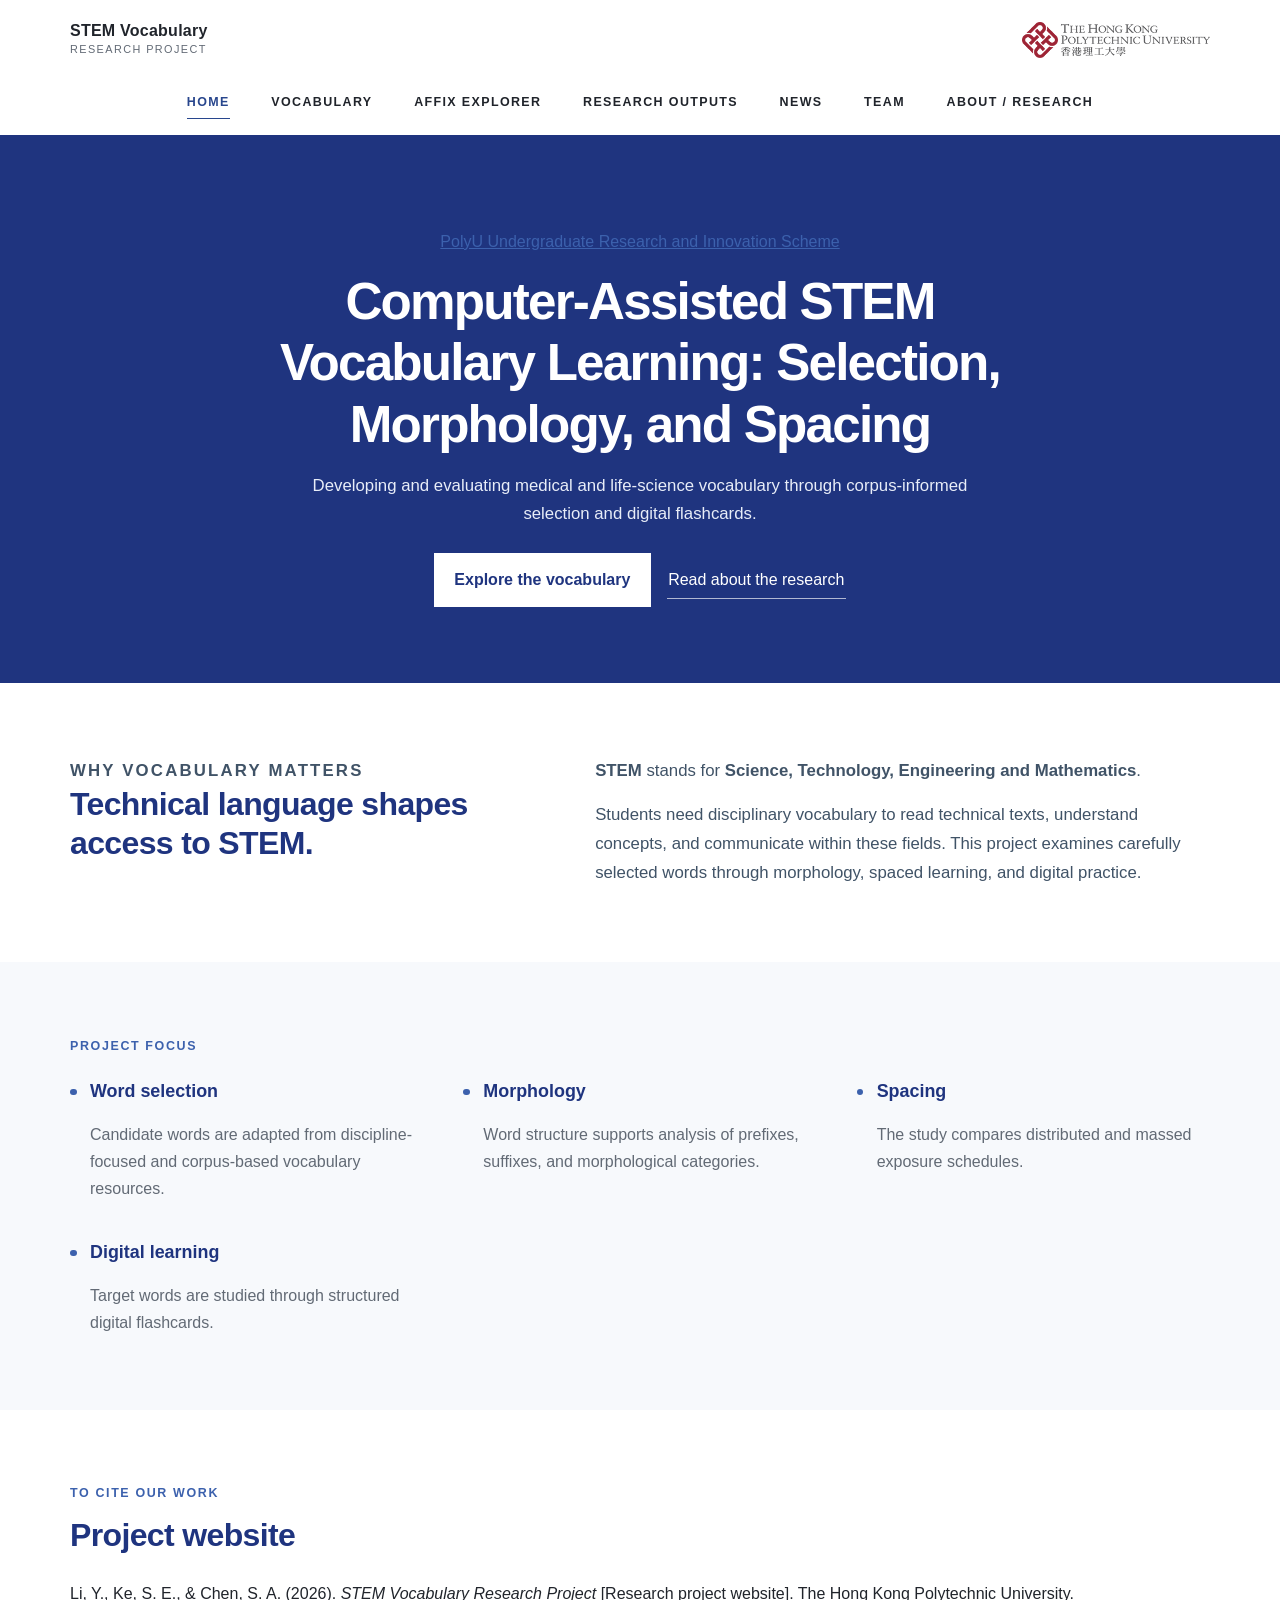
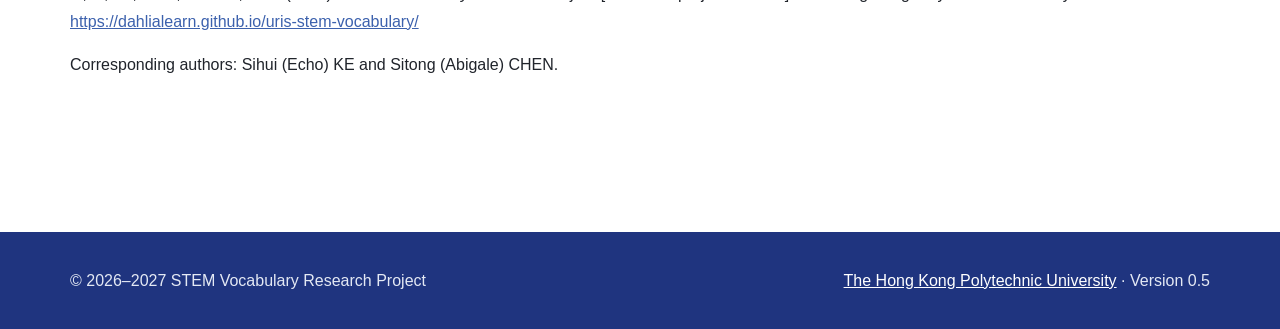
==== index.html @ acd7511d "Update website pages and project content" ====
<!doctype html>
<html lang="en">
<head>
  <meta charset="utf-8">
  <meta name="viewport" content="width=device-width,initial-scale=1">
  <title>Computer-Assisted STEM Vocabulary Learning · PolyU URIS</title>
  <meta name="description" content="A PolyU URIS project developing and evaluating medical and life-science vocabulary through corpus-informed selection and digital flashcards.">
  <link rel="icon" type="image/svg+xml" href="data:image/svg+xml,%3Csvg xmlns='http://www.w3.org/2000/svg' viewBox='0 0 64 64'%3E%3Crect width='64' height='64' rx='8' fill='%230a3768'/%3E%3Cpath d='M15 17h34v6H35v24h-7V23H15z' fill='white'/%3E%3C/svg%3E">
  <link rel="stylesheet" href="css/style.css?v=20260923-8">
</head>
<body>
<a class="skip-link" href="#main">Skip to content</a>
<header class="site-header"><div class="header-inner">
  <div class="brand-lockup"><a class="brand" href="index.html">STEM Vocabulary<small>Research Project</small></a></div>
  <a class="polyu-mark" href="https://www.polyu.edu.hk/" aria-label="The Hong Kong Polytechnic University"><img src="assets/images/polyu-logo.png" alt="The Hong Kong Polytechnic University"></a>
  <button class="nav-toggle" aria-expanded="false" aria-label="Toggle navigation">Menu</button>
  <nav class="site-nav" aria-label="Primary"><a href="index.html" aria-current="page">Home</a><a href="vocabulary.html">Vocabulary</a><a href="affixes.html">Affix Explorer</a><a href="outputs.html">Research Outputs</a><a href="news.html">News</a><a href="team.html">Team</a><a href="about.html">About / Research</a></nav>
</div></header>
<main id="main">
  <section class="hero"><div class="page-shell hero-grid"><div>
    <p class="scheme-line"><a href="https://www.polyu.edu.hk/gs/ug-research/uris/about-uris/">PolyU Undergraduate Research and Innovation Scheme</a></p>
    <h1>Computer-Assisted STEM Vocabulary Learning: Selection, Morphology, and Spacing</h1>
    <p class="lede">Developing and evaluating medical and life-science vocabulary through corpus-informed selection and digital flashcards.</p>
    <div class="button-row"><a class="button" href="vocabulary.html">Explore the vocabulary</a><a class="text-link" href="about.html">Read about the research</a></div>
  </div></div></section>
  <section class="section intro-section"><div class="page-shell editorial-grid">
    <div><p class="eyebrow">Why vocabulary matters</p><h2>Technical language shapes access to STEM.</h2></div>
    <div><p><strong>STEM</strong> stands for <strong>Science, Technology, Engineering and Mathematics</strong>.</p><p class="stem-context">Students need disciplinary vocabulary to read technical texts, understand concepts, and communicate within these fields. This project examines carefully selected words through morphology, spaced learning, and digital practice.</p></div>
  </div></section>
  <section class="section focus-section"><div class="page-shell"><p class="eyebrow">Project focus</p><div class="focus-list focus-list-four">
    <article><h3>Word selection</h3><p>Candidate words are adapted from discipline-focused and corpus-based vocabulary resources.</p></article>
    <article><h3>Morphology</h3><p>Word structure supports analysis of prefixes, suffixes, and morphological categories.</p></article>
    <article><h3>Spacing</h3><p>The study compares distributed and massed exposure schedules.</p></article>
    <article><h3>Digital learning</h3><p>Target words are studied through structured digital flashcards.</p></article>
  </div></div></section>
  <section class="section citation-section"><div class="page-shell citation-block">
    <div><p class="eyebrow">To cite our work</p><h2>Project website</h2></div>
    <div><p>Li, Y., Ke, S. E., &amp; Chen, S. A. (2026). <em>STEM Vocabulary Research Project</em> [Research project website]. The Hong Kong Polytechnic University. <a href="https://dahlialearn.github.io/uris-stem-vocabulary/">https://dahlialearn.github.io/uris-stem-vocabulary/</a></p><p class="citation-note">Corresponding authors: Sihui (Echo) KE and Sitong (Abigale) CHEN.</p></div>
  </div></section>
</main>
<footer class="site-footer"><div class="footer-inner"><p>© 2026–2027 STEM Vocabulary Research Project</p><p><a href="https://www.polyu.edu.hk/">The Hong Kong Polytechnic University</a> · Version 0.5</p></div></footer>
<script src="js/main.js"></script>
</body>
</html>
---- css/style.css ----
:root {
  --blue-900:#1f347f;
  --blue-800:#28468d;
  --blue-700:#3c61ad;
  --blue-100:#edf2fb;
  --blue-050:#f7f9fc;
  --ink:#20242b;
  --muted:#626a75;
  --line:#dde2e8;
  --white:#fff;
  --max:1180px;
  --shadow:0 14px 38px rgba(11,49,92,.09);
}
*{box-sizing:border-box}
html{scroll-behavior:smooth}
body{margin:0;background:var(--white);color:var(--ink);font-family:"Avenir Next",Avenir,"Helvetica Neue",Arial,sans-serif;font-size:16px;line-height:1.7}
a{color:var(--blue-700)}
a:hover{color:var(--blue-900)}
button,input,select{font:inherit}
button{cursor:pointer}
.skip-link{position:absolute;left:-999px;top:0;background:var(--white);padding:.7rem 1rem;z-index:100}
.skip-link:focus{left:1rem;top:1rem}
.site-header{position:relative;z-index:20;background:#fff}
.header-inner{max-width:var(--max);margin:auto;padding:1.35rem 1.25rem 1.1rem;display:grid;grid-template-columns:1fr auto;align-items:center;gap:1.25rem 2.5rem}
.brand-lockup{display:flex;align-items:center;gap:1rem}
.brand{color:var(--ink);text-decoration:none;font-weight:700;line-height:1.05;letter-spacing:.015em}
.brand small{display:block;color:var(--muted);font-weight:500;font-size:.68rem;letter-spacing:.13em;text-transform:uppercase;margin-top:.27rem}
.uris-link{color:var(--blue-800);text-decoration:none;font-size:.74rem;font-weight:700;letter-spacing:.14em;text-transform:uppercase}
.polyu-mark{display:block;justify-self:end;line-height:0}
.polyu-mark img{display:block;width:188px;height:auto}
.site-nav{grid-column:1/-1;display:flex;justify-content:center;align-items:center;gap:2.6rem;padding-top:.65rem}
.site-nav a{position:relative;color:var(--ink);text-decoration:none;padding:.25rem 0;font-size:.78rem;font-weight:600;letter-spacing:.11em;text-transform:uppercase}
.site-nav a:after{content:"";position:absolute;left:50%;right:50%;bottom:-.14rem;height:1px;background:var(--blue-800);transition:left .18s ease,right .18s ease}
.site-nav a:hover,.site-nav a[aria-current="page"]{color:var(--blue-800)}
.site-nav a:hover:after,.site-nav a[aria-current="page"]:after{left:0;right:0}
.nav-toggle{display:none;border:0;background:transparent;color:var(--blue-900);padding:.45rem .2rem;font-weight:700}
.page-shell{max-width:var(--max);margin:auto;padding:0 1.25rem}
.hero{background:var(--blue-900)}
.hero-grid{min-height:410px;display:flex;align-items:center;justify-content:center;text-align:center;padding-top:4.8rem;padding-bottom:4.8rem}
.hero-grid>div{max-width:850px}
.eyebrow{margin:0 0 .7rem;color:var(--blue-700);font-size:.78rem;font-weight:bold;text-transform:uppercase;letter-spacing:.13em}
h1,h2,h3{color:var(--blue-900);line-height:1.2;margin-top:0}
h1{font-size:clamp(2.2rem,4vw,3.65rem);letter-spacing:-.035em;margin-bottom:1rem;max-width:850px}
h2{font-size:clamp(1.5rem,2.5vw,2.05rem);letter-spacing:-.02em}
h3{font-size:1.12rem}
.lede{font-size:1.05rem;max-width:700px;color:#31465a;margin-bottom:1.5rem}
.hero h1,.hero .eyebrow{color:#fff}
.hero .lede{color:#e8edf8;max-width:720px;margin-left:auto;margin-right:auto}
.button-row{display:flex;flex-wrap:wrap;justify-content:center;gap:1rem}
.button{display:inline-block;background:var(--blue-800);color:#fff;text-decoration:none;padding:.76rem 1.2rem;border:1px solid var(--blue-800);border-radius:0;font-weight:600}
.button:hover{background:var(--blue-900);color:#fff}
.hero .button{background:#fff;color:var(--blue-900);border-color:#fff}
.hero .button:hover{background:#eaf3fa;color:var(--blue-900)}
.text-link{align-self:center;color:#fff;text-decoration:none;border-bottom:1px solid rgba(255,255,255,.65);padding:.3rem .1rem}
.text-link:hover{color:#fff;border-color:#fff}
.button.secondary{background:#fff;color:var(--blue-900);border-color:#9fb6ca}
.button.secondary:hover{background:var(--blue-050)}
.collection-line{margin:1.65rem 0 0;color:#d3dbef;font-size:.88rem}
.collection-line strong{color:var(--blue-900);font-size:1.08rem}
.collection-line span{padding:0 .55rem;color:var(--blue-700)}
.hero-panel{color:var(--blue-900);padding:1.2rem 0 1.2rem 1.5rem;border-left:5px solid var(--blue-700)}
.hero-panel:before{display:none}
.hero-panel strong{display:block;font-size:3.5rem;line-height:1;margin-bottom:.45rem}
.hero-panel p{margin:0;color:var(--muted)}
.section{padding:4.6rem 0}
.section.tint{background:var(--blue-050)}
.section-heading{max-width:720px;margin-bottom:2.2rem}
.section-heading p{color:var(--muted);font-size:1.05rem}
.editorial-grid{display:grid;grid-template-columns:minmax(280px,.75fr) minmax(340px,1fr);gap:4rem;align-items:start}
.editorial-grid p{margin:0;color:#405367;font-size:1.05rem}
.editorial-grid .stem-context{margin-top:1rem}
.focus-section{background:var(--blue-050)}
.focus-list{display:grid;grid-template-columns:repeat(3,1fr);gap:2.5rem;margin-top:1.5rem}
.focus-list article{position:relative;padding-left:1.25rem}
.focus-list article:before{content:"";position:absolute;left:0;top:.46rem;width:.42rem;height:.42rem;border-radius:50%;background:var(--blue-700)}
.focus-list p{color:var(--muted);margin-bottom:0}
.page-intro{padding:3.6rem 0 3.25rem;background:var(--blue-900);text-align:center}
.page-intro h1{font-size:clamp(2.05rem,4vw,3.1rem);max-width:none;margin:0 auto .55rem}
.page-intro h1,.page-intro .eyebrow{color:#fff}
.page-intro .lede{margin:0 auto;color:#e0e7f5}
.notice{padding:.25rem 0;color:#31465a;margin:1.35rem 0}
.controls{display:grid;grid-template-columns:2fr repeat(3,minmax(140px,1fr)) auto;gap:.7rem;align-items:end;margin-bottom:1rem}
.control label{display:block;font-weight:bold;color:var(--blue-900);font-size:.88rem;margin-bottom:.25rem}
.control input,.control select{width:100%;min-height:46px;border:1px solid #b8c0c9;background:#fff;color:var(--ink);padding:.55rem .65rem;border-radius:0}
.control input:focus,.control select:focus,.affix-card:focus,.button:focus{outline:3px solid rgba(23,101,167,.25);outline-offset:1px}
.clear-button{min-height:46px;border:0;background:var(--blue-100);color:var(--blue-900);padding:.55rem .9rem}
.results-meta{display:flex;justify-content:space-between;color:var(--muted);font-size:.9rem;margin:.6rem 0}
.vocabulary-tabs{display:flex;flex-wrap:wrap;gap:.25rem 1.65rem;margin-bottom:1rem}
.vocabulary-tabs button{border:0;border-bottom:3px solid transparent;background:transparent;color:var(--muted);padding:.7rem 0 .6rem;font-weight:bold}
.vocabulary-tabs button:hover,.vocabulary-tabs button.is-active{color:var(--blue-900);border-bottom-color:var(--blue-700)}
.vocabulary-tabs button span{font-weight:normal;color:inherit;margin-left:.3rem}
.set-description{max-width:820px;color:#31465a;margin:0 0 1.4rem}
.table-wrap{overflow-x:auto}
table{width:100%;border-collapse:collapse;background:#fff;min-width:940px}
th,td{text-align:left;padding:.85rem .8rem;border-bottom:1px solid var(--line);vertical-align:top}
thead th{background:#eef4f9;color:var(--blue-900);font-size:.82rem;letter-spacing:.02em;position:sticky;top:0}
tbody tr:hover{background:var(--blue-050)}
.word-name{display:block;color:var(--blue-900);font-size:1.04rem}
.item-id,.scale{display:block;color:var(--muted);font-size:.76rem;font-weight:normal}
.number{font-variant-numeric:tabular-nums}
.tag{display:inline-block;padding:.14rem .45rem;background:var(--blue-100);color:var(--blue-900);border-radius:999px;font-size:.82rem;white-space:nowrap}
.status{display:inline-block;color:var(--blue-800);font-size:.84rem}
.zh-term{display:block;color:var(--ink)}
.zh-term.is-pending{color:#82610a}
.data-note{color:var(--muted);font-size:.83rem;margin-top:1rem;max-width:880px}
.muted{color:var(--muted)}
.empty-state{text-align:center;color:var(--muted);padding:2rem}
.affix-layout{display:grid;grid-template-columns:minmax(280px,.85fr) minmax(320px,1.15fr);gap:2rem;align-items:start}
.affix-controls{display:grid;grid-template-columns:1fr 150px;gap:.7rem;margin-bottom:1rem}
.affix-list{display:grid}
.affix-card{width:100%;display:flex;justify-content:space-between;align-items:center;text-align:left;border:0;background:#fff;padding:.82rem .7rem;color:var(--blue-900)}
.affix-card span{font-size:1.15rem;font-weight:bold}
.affix-card small{color:var(--muted)}
.affix-card:hover,.affix-card.is-active{background:var(--blue-100);color:var(--blue-900)}
.affix-card:hover small,.affix-card.is-active small{color:var(--muted)}
.affix-details{position:sticky;top:2rem;background:var(--blue-050);padding:1.7rem 1.8rem;min-height:240px}
.method-note{max-width:900px;color:#405367;margin:0 0 2rem}
.word-lines{list-style:none;padding:0;margin:.5rem 0 1.7rem}
.word-lines li{display:flex;justify-content:space-between;gap:1rem;padding:.55rem 0}
.word-lines a{text-decoration:none;font-weight:bold}
.word-lines span,.compact-note{color:var(--muted);font-size:.85rem}
.background-heading{margin-top:2rem}
.compact-note{margin-top:-.4rem}
.team-grid{display:grid;grid-template-columns:repeat(3,1fr);gap:2.8rem}
.team-member{min-width:0}
.portrait-frame{aspect-ratio:4/5;background:#eef2f7;display:grid;place-items:center;margin-bottom:1.25rem}
.portrait-frame span{color:#6b7e8f;font-size:.75rem;text-transform:uppercase;letter-spacing:.12em}
.team-member h2{font-size:1.22rem;margin-bottom:.65rem}
.team-member h2 a{text-decoration:none}
.role{color:var(--blue-700);font-weight:bold;margin:-.45rem 0 .55rem}
.secondary-role{color:var(--muted);margin:-.25rem 0 0}
.member-links{display:flex;gap:1rem;margin:.8rem 0 0;font-size:.88rem}
.member-links a{text-decoration:none}
.team-context{max-width:820px;margin:3rem 0 0;color:var(--muted)}
.lab-connection{max-width:790px;margin-top:3rem;padding-top:1rem}
.lab-connection h2{margin-bottom:.7rem}
.source-line{color:var(--muted);font-size:.85rem}
.research-grid{display:grid;grid-template-columns:minmax(0,1fr) minmax(270px,.38fr);gap:3rem}
.research-grid h2{margin-top:2.2rem}
.research-grid h2:first-child{margin-top:0}
.fact-panel{background:var(--blue-050);padding:1.6rem 1.7rem;align-self:start}
.fact-panel h2{color:var(--blue-900);font-size:1.25rem}
.fact-panel dl{margin:0}
.fact-panel dt{color:var(--blue-700);font-size:.75rem;text-transform:uppercase;letter-spacing:.08em;margin-top:1rem}
.fact-panel dd{margin:0}
.references{padding-left:1.2rem}
.references li{margin-bottom:.75rem}
.site-footer{background:var(--blue-900);color:#e4e9f4;margin-top:4rem}
.footer-inner{max-width:var(--max);margin:auto;padding:2.2rem 1.25rem;display:flex;justify-content:space-between;gap:2rem}
.site-footer a{color:#fff}
.site-footer p{margin:0}
@media (max-width:900px){
  .hero-grid{min-height:auto}
  .hero-panel{max-width:520px}
  .focus-list,.team-grid{grid-template-columns:1fr 1fr}
  .controls{grid-template-columns:1fr 1fr}
  .control.search-control{grid-column:1/-1}
  .affix-layout,.research-grid,.editorial-grid{grid-template-columns:1fr;gap:2rem}
  .affix-details{position:static}
  .site-nav{gap:1.5rem}
}
@media (max-width:680px){
  .header-inner{grid-template-columns:1fr auto;gap:.8rem;padding-top:1rem}
  .polyu-mark{grid-column:1/-1;grid-row:2;justify-self:start;margin-top:.25rem}
  .polyu-mark img{width:146px}
  .nav-toggle{display:block}
  .site-nav{grid-row:3;display:none;width:100%;flex-direction:column;align-items:flex-start;gap:.15rem;padding-top:.5rem}
  .site-nav.is-open{display:flex}
  .site-nav a{padding:.65rem 0}
  .hero-grid{padding-top:2.6rem;padding-bottom:2.6rem}
  h1{font-size:2.35rem}
  .section{padding:3.2rem 0}
  .focus-list,.team-grid,.controls,.affix-controls{grid-template-columns:1fr}
  .control.search-control{grid-column:auto}
  .footer-inner{flex-direction:column}
  .brand-lockup{gap:.8rem}
  .uris-link{font-size:.66rem}
  .vocabulary-tabs{gap:.15rem 1rem}
  .results-meta{display:block}
  .results-meta span{display:block;margin:.25rem 0}
  .table-wrap{overflow:visible}
  table{min-width:0}
  thead{position:absolute;width:1px;height:1px;overflow:hidden;clip:rect(0 0 0 0)}
  tbody,tr,th,td{display:block;width:100%}
  tbody tr{background:var(--blue-050);padding:.55rem .8rem;margin-bottom:1rem}
  tbody th,tbody td{border:0;border-bottom:1px solid var(--line);padding:.55rem .2rem .55rem 42%;position:relative;min-height:2.4rem}
  tbody th:before,tbody td:before{content:attr(data-label);position:absolute;left:.2rem;top:.55rem;width:38%;font-size:.76rem;font-weight:bold;color:var(--blue-900);text-transform:uppercase;letter-spacing:.04em}
  .empty-state{padding:1.5rem!important}
}
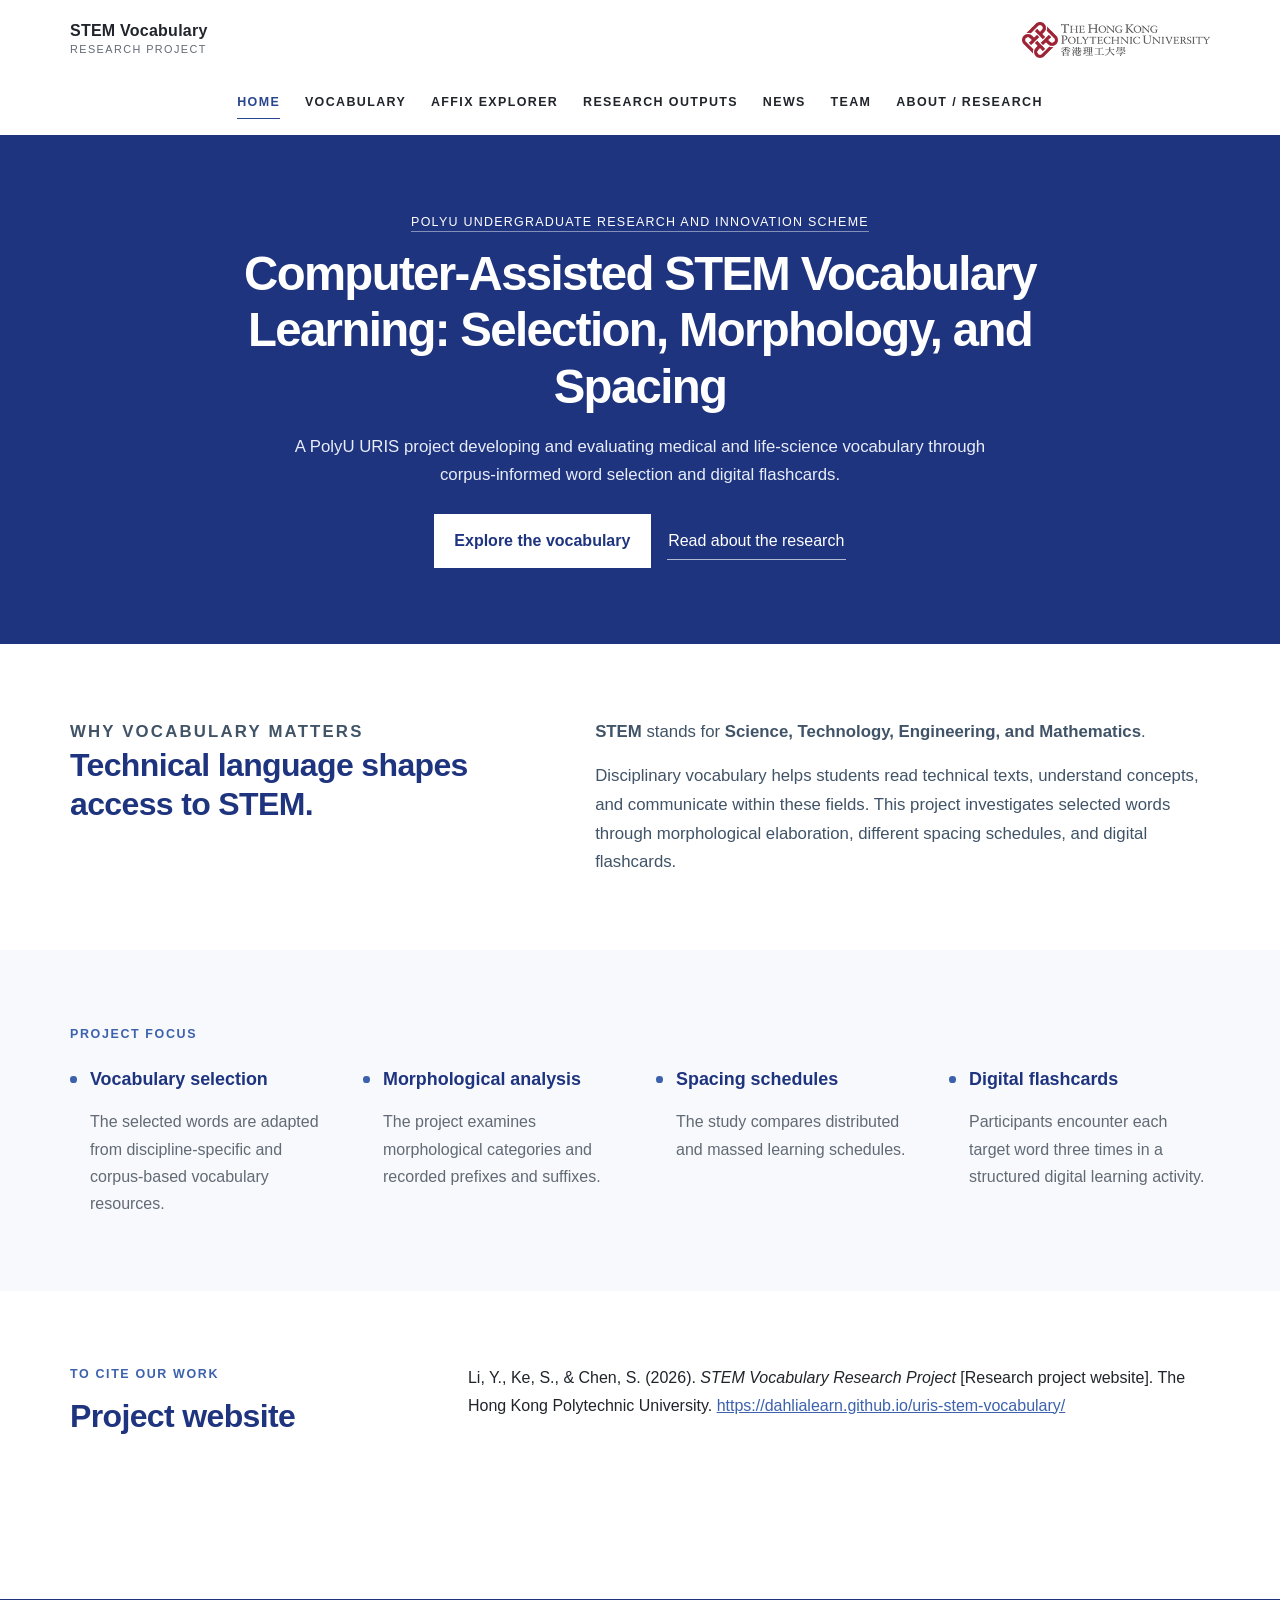
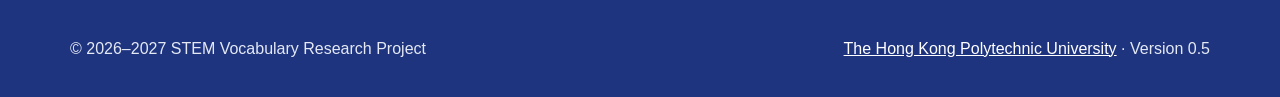
==== commit 1cda616f: "Add files via upload" ====
--- a/index.html
+++ b/index.html
@@ -20,22 +20,22 @@
   <section class="hero"><div class="page-shell hero-grid"><div>
     <p class="scheme-line"><a href="https://www.polyu.edu.hk/gs/ug-research/uris/about-uris/">PolyU Undergraduate Research and Innovation Scheme</a></p>
     <h1>Computer-Assisted STEM Vocabulary Learning: Selection, Morphology, and Spacing</h1>
-    <p class="lede">Developing and evaluating medical and life-science vocabulary through corpus-informed selection and digital flashcards.</p>
+    <p class="lede">A PolyU URIS project developing and evaluating medical and life-science vocabulary through corpus-informed word selection and digital flashcards.</p>
     <div class="button-row"><a class="button" href="vocabulary.html">Explore the vocabulary</a><a class="text-link" href="about.html">Read about the research</a></div>
   </div></div></section>
   <section class="section intro-section"><div class="page-shell editorial-grid">
     <div><p class="eyebrow">Why vocabulary matters</p><h2>Technical language shapes access to STEM.</h2></div>
-    <div><p><strong>STEM</strong> stands for <strong>Science, Technology, Engineering and Mathematics</strong>.</p><p class="stem-context">Students need disciplinary vocabulary to read technical texts, understand concepts, and communicate within these fields. This project examines carefully selected words through morphology, spaced learning, and digital practice.</p></div>
+    <div><p><strong>STEM</strong> stands for <strong>Science, Technology, Engineering, and Mathematics</strong>.</p><p class="stem-context">Disciplinary vocabulary helps students read technical texts, understand concepts, and communicate within these fields. This project investigates selected words through morphological elaboration, different spacing schedules, and digital flashcards.</p></div>
   </div></section>
   <section class="section focus-section"><div class="page-shell"><p class="eyebrow">Project focus</p><div class="focus-list focus-list-four">
-    <article><h3>Word selection</h3><p>Candidate words are adapted from discipline-focused and corpus-based vocabulary resources.</p></article>
-    <article><h3>Morphology</h3><p>Word structure supports analysis of prefixes, suffixes, and morphological categories.</p></article>
-    <article><h3>Spacing</h3><p>The study compares distributed and massed exposure schedules.</p></article>
-    <article><h3>Digital learning</h3><p>Target words are studied through structured digital flashcards.</p></article>
+    <article><h3>Vocabulary selection</h3><p>The selected words are adapted from discipline-specific and corpus-based vocabulary resources.</p></article>
+    <article><h3>Morphological analysis</h3><p>The project examines morphological categories and recorded prefixes and suffixes.</p></article>
+    <article><h3>Spacing schedules</h3><p>The study compares distributed and massed learning schedules.</p></article>
+    <article><h3>Digital flashcards</h3><p>Participants encounter each target word three times in a structured digital learning activity.</p></article>
   </div></div></section>
   <section class="section citation-section"><div class="page-shell citation-block">
     <div><p class="eyebrow">To cite our work</p><h2>Project website</h2></div>
-    <div><p>Li, Y., Ke, S. E., &amp; Chen, S. A. (2026). <em>STEM Vocabulary Research Project</em> [Research project website]. The Hong Kong Polytechnic University. <a href="https://dahlialearn.github.io/uris-stem-vocabulary/">https://dahlialearn.github.io/uris-stem-vocabulary/</a></p><p class="citation-note">Corresponding authors: Sihui (Echo) KE and Sitong (Abigale) CHEN.</p></div>
+    <div><p>Li, Y., Ke, S., &amp; Chen, S. (2026). <em>STEM Vocabulary Research Project</em> [Research project website]. The Hong Kong Polytechnic University. <a href="https://dahlialearn.github.io/uris-stem-vocabulary/">https://dahlialearn.github.io/uris-stem-vocabulary/</a></p></div>
   </div></section>
 </main>
 <footer class="site-footer"><div class="footer-inner"><p>© 2026–2027 STEM Vocabulary Research Project</p><p><a href="https://www.polyu.edu.hk/">The Hong Kong Polytechnic University</a> · Version 0.5</p></div></footer>
--- a/css/style.css
+++ b/css/style.css
@@ -25,10 +25,9 @@
 .brand-lockup{display:flex;align-items:center;gap:1rem}
 .brand{color:var(--ink);text-decoration:none;font-weight:700;line-height:1.05;letter-spacing:.015em}
 .brand small{display:block;color:var(--muted);font-weight:500;font-size:.68rem;letter-spacing:.13em;text-transform:uppercase;margin-top:.27rem}
-.uris-link{color:var(--blue-800);text-decoration:none;font-size:.74rem;font-weight:700;letter-spacing:.14em;text-transform:uppercase}
 .polyu-mark{display:block;justify-self:end;line-height:0}
 .polyu-mark img{display:block;width:188px;height:auto}
-.site-nav{grid-column:1/-1;display:flex;justify-content:center;align-items:center;gap:2.6rem;padding-top:.65rem}
+.site-nav{grid-column:1/-1;display:flex;justify-content:center;align-items:center;gap:1.55rem;padding-top:.65rem}
 .site-nav a{position:relative;color:var(--ink);text-decoration:none;padding:.25rem 0;font-size:.78rem;font-weight:600;letter-spacing:.11em;text-transform:uppercase}
 .site-nav a:after{content:"";position:absolute;left:50%;right:50%;bottom:-.14rem;height:1px;background:var(--blue-800);transition:left .18s ease,right .18s ease}
 .site-nav a:hover,.site-nav a[aria-current="page"]{color:var(--blue-800)}
@@ -45,7 +44,11 @@
 h3{font-size:1.12rem}
 .lede{font-size:1.05rem;max-width:700px;color:#31465a;margin-bottom:1.5rem}
 .hero h1,.hero .eyebrow{color:#fff}
+.hero h1{font-size:clamp(2rem,3.7vw,3.35rem);max-width:980px;margin-left:auto;margin-right:auto}
 .hero .lede{color:#e8edf8;max-width:720px;margin-left:auto;margin-right:auto}
+.scheme-line{margin:0 0 .8rem;font-size:.78rem;font-weight:400;letter-spacing:.1em;text-transform:uppercase}
+.scheme-line a{color:#fff;text-decoration:none;border-bottom:1px solid rgba(255,255,255,.45);padding-bottom:.12rem}
+.scheme-line a:hover{border-bottom-color:#fff}
 .button-row{display:flex;flex-wrap:wrap;justify-content:center;gap:1rem}
 .button{display:inline-block;background:var(--blue-800);color:#fff;text-decoration:none;padding:.76rem 1.2rem;border:1px solid var(--blue-800);border-radius:0;font-weight:600}
 .button:hover{background:var(--blue-900);color:#fff}
@@ -71,6 +74,7 @@
 .editorial-grid .stem-context{margin-top:1rem}
 .focus-section{background:var(--blue-050)}
 .focus-list{display:grid;grid-template-columns:repeat(3,1fr);gap:2.5rem;margin-top:1.5rem}
+.focus-list-four{grid-template-columns:repeat(4,1fr);gap:2rem}
 .focus-list article{position:relative;padding-left:1.25rem}
 .focus-list article:before{content:"";position:absolute;left:0;top:.46rem;width:.42rem;height:.42rem;border-radius:50%;background:var(--blue-700)}
 .focus-list p{color:var(--muted);margin-bottom:0}
@@ -89,7 +93,7 @@
 .vocabulary-tabs button{border:0;border-bottom:3px solid transparent;background:transparent;color:var(--muted);padding:.7rem 0 .6rem;font-weight:bold}
 .vocabulary-tabs button:hover,.vocabulary-tabs button.is-active{color:var(--blue-900);border-bottom-color:var(--blue-700)}
 .vocabulary-tabs button span{font-weight:normal;color:inherit;margin-left:.3rem}
-.set-description{max-width:820px;color:#31465a;margin:0 0 1.4rem}
+.set-description{max-width:none;width:100%;color:#31465a;margin:0 0 1.4rem}
 .table-wrap{overflow-x:auto}
 table{width:100%;border-collapse:collapse;background:#fff;min-width:940px}
 th,td{text-align:left;padding:.85rem .8rem;border-bottom:1px solid var(--line);vertical-align:top}
@@ -114,17 +118,20 @@
 .affix-card:hover,.affix-card.is-active{background:var(--blue-100);color:var(--blue-900)}
 .affix-card:hover small,.affix-card.is-active small{color:var(--muted)}
 .affix-details{position:sticky;top:2rem;background:var(--blue-050);padding:1.7rem 1.8rem;min-height:240px}
-.method-note{max-width:900px;color:#405367;margin:0 0 2rem}
+.method-note{max-width:none;width:100%;color:#405367;margin:0 0 2rem}
 .word-lines{list-style:none;padding:0;margin:.5rem 0 1.7rem}
 .word-lines li{display:flex;justify-content:space-between;gap:1rem;padding:.55rem 0}
 .word-lines a{text-decoration:none;font-weight:bold}
 .word-lines span,.compact-note{color:var(--muted);font-size:.85rem}
 .background-heading{margin-top:2rem}
 .compact-note{margin-top:-.4rem}
-.team-grid{display:grid;grid-template-columns:repeat(3,1fr);gap:2.8rem}
+.team-grid{display:grid;grid-template-columns:repeat(3,1fr);gap:2.5rem;max-width:1040px;margin-inline:auto}
 .team-member{min-width:0}
-.portrait-frame{aspect-ratio:4/5;background:#eef2f7;display:grid;place-items:center;margin-bottom:1.25rem}
-.portrait-frame span{color:#6b7e8f;font-size:.75rem;text-transform:uppercase;letter-spacing:.12em}
+.portrait-frame{aspect-ratio:4/5;background:#eef2f7;overflow:hidden;margin-bottom:1.25rem}
+.portrait-frame img{display:block;width:100%;height:100%;object-fit:cover}
+.portrait-ke{object-position:50% 45%}
+.portrait-yiran{object-position:66% 48%;transform:scale(1.55);transform-origin:66% 54%}
+.portrait-abigale{object-position:50% 48%}
 .team-member h2{font-size:1.22rem;margin-bottom:.65rem}
 .team-member h2 a{text-decoration:none}
 .role{color:var(--blue-700);font-weight:bold;margin:-.45rem 0 .55rem}
@@ -145,17 +152,41 @@
 .fact-panel dd{margin:0}
 .references{padding-left:1.2rem}
 .references li{margin-bottom:.75rem}
+.citation-section{background:#fff}
+.citation-block{display:grid;grid-template-columns:minmax(230px,.45fr) minmax(0,1fr);gap:4rem;align-items:start}
+.citation-block p{margin-top:0;max-width:820px}
+.citation-note{color:var(--muted);font-size:.9rem}
+.outputs-layout{max-width:1060px}
+.research-output{max-width:960px}
+.research-output>h2{font-size:1.65rem;line-height:1.25;max-width:850px}
+.output-type{color:var(--blue-700);font-size:.8rem;font-weight:bold;letter-spacing:.08em;text-transform:uppercase}
+.output-number{display:inline-block;margin-right:.35rem;font-size:1.05rem}
+.output-citation{margin:1.5rem 0 1.8rem;max-width:850px}
+.output-citation p:last-child{margin-bottom:0}
+.pdf-viewer{display:block;width:100%;height:680px;border:0;background:var(--blue-050)}
+.publications-note{margin-top:3.2rem;max-width:720px}
+.publications-note h2{font-size:1.25rem}
+.news-entry{max-width:none;width:100%}
+.news-shell{max-width:1350px}
+.news-entry>p{font-size:.98rem;line-height:1.65;margin-top:0}
+.news-entry figure{margin:1.5rem 0 0;max-width:620px}
+.news-entry img{display:block;width:100%;height:auto}
+.news-entry figcaption{margin-top:.45rem;color:var(--muted);font-size:.82rem}
 .site-footer{background:var(--blue-900);color:#e4e9f4;margin-top:4rem}
 .footer-inner{max-width:var(--max);margin:auto;padding:2.2rem 1.25rem;display:flex;justify-content:space-between;gap:2rem}
 .site-footer a{color:#fff}
 .site-footer p{margin:0}
+@media (min-width:1200px){
+  .set-description{white-space:nowrap;font-size:.94rem}
+  .method-note{white-space:nowrap;font-size:.94rem}
+}
 @media (max-width:900px){
   .hero-grid{min-height:auto}
   .hero-panel{max-width:520px}
   .focus-list,.team-grid{grid-template-columns:1fr 1fr}
   .controls{grid-template-columns:1fr 1fr}
   .control.search-control{grid-column:1/-1}
-  .affix-layout,.research-grid,.editorial-grid{grid-template-columns:1fr;gap:2rem}
+  .affix-layout,.research-grid,.editorial-grid,.citation-block{grid-template-columns:1fr;gap:2rem}
   .affix-details{position:static}
   .site-nav{gap:1.5rem}
 }
@@ -169,12 +200,13 @@
   .site-nav a{padding:.65rem 0}
   .hero-grid{padding-top:2.6rem;padding-bottom:2.6rem}
   h1{font-size:2.35rem}
+  .research-output>h2{font-size:1.4rem}
+  .pdf-viewer{height:480px}
   .section{padding:3.2rem 0}
   .focus-list,.team-grid,.controls,.affix-controls{grid-template-columns:1fr}
   .control.search-control{grid-column:auto}
   .footer-inner{flex-direction:column}
   .brand-lockup{gap:.8rem}
-  .uris-link{font-size:.66rem}
   .vocabulary-tabs{gap:.15rem 1rem}
   .results-meta{display:block}
   .results-meta span{display:block;margin:.25rem 0}
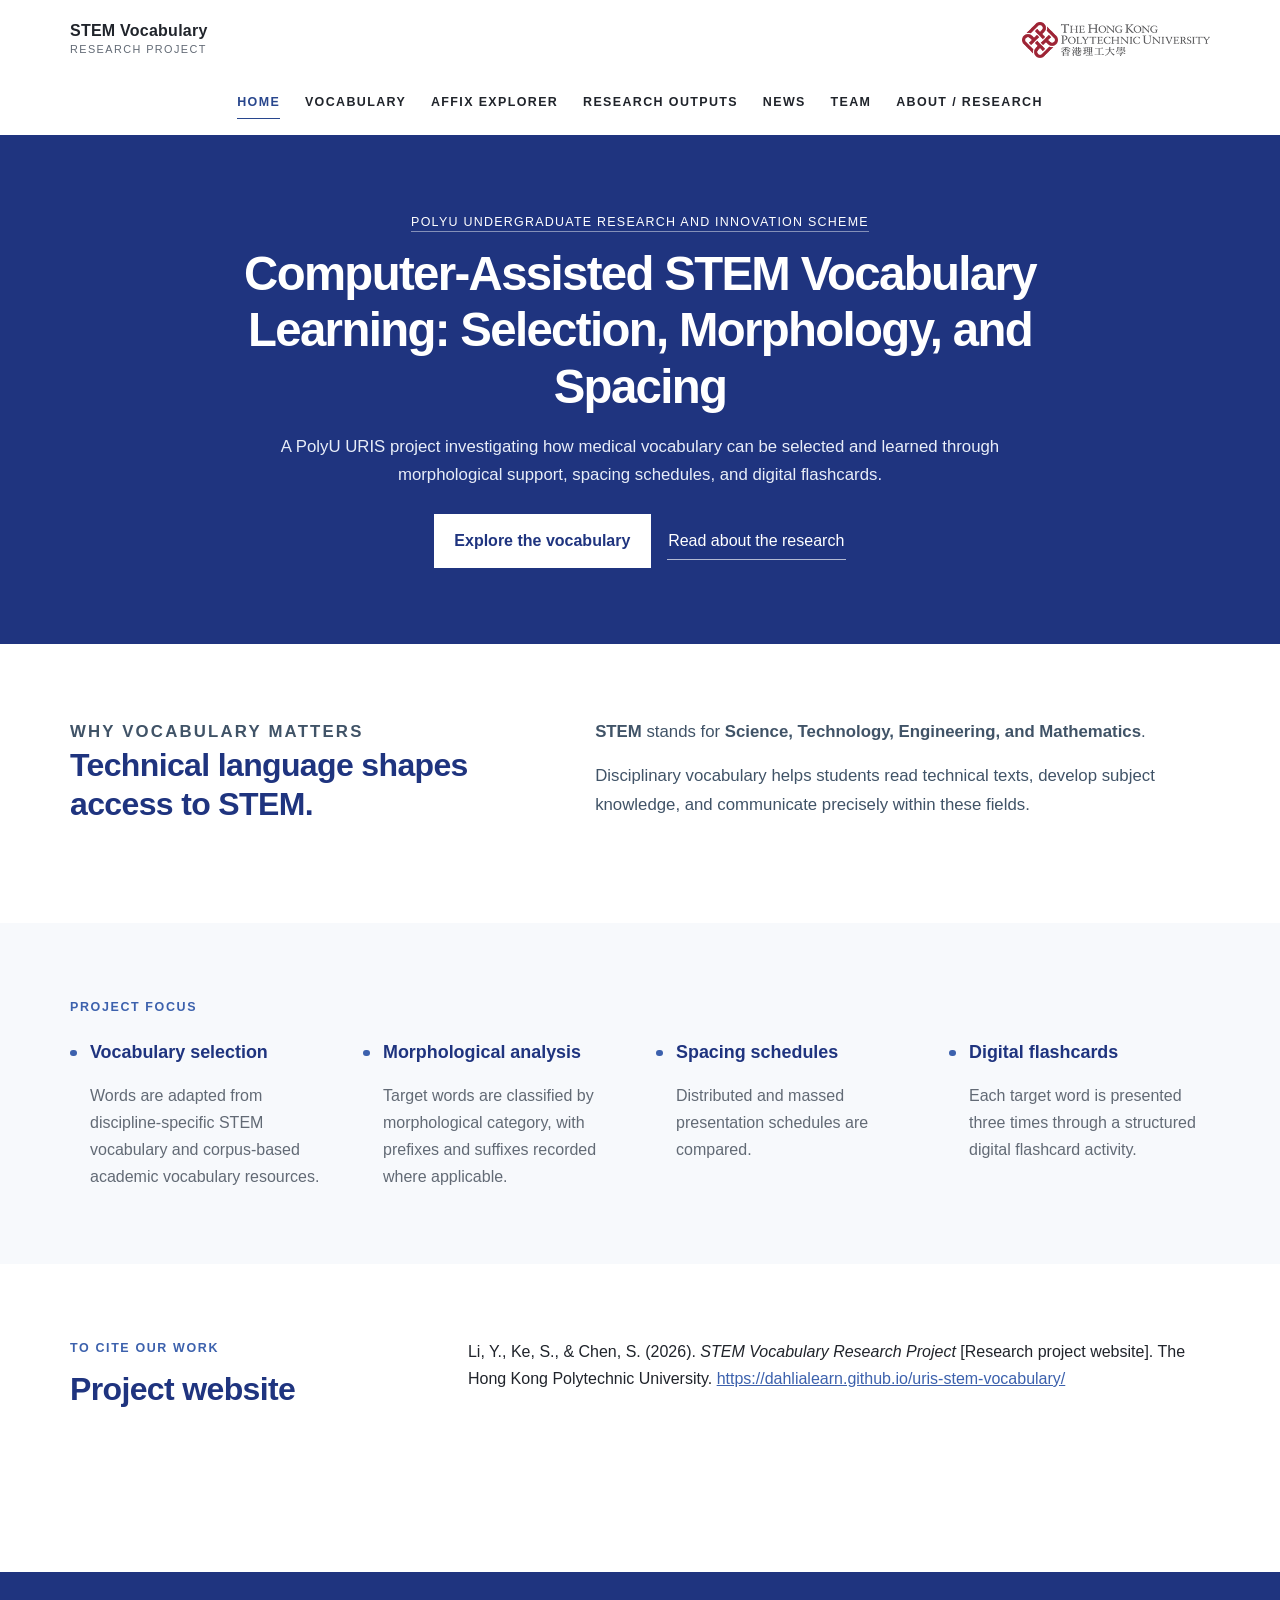
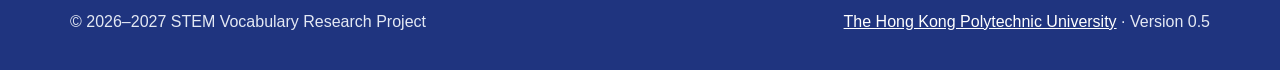
==== commit 7148fbd8: "Add files via upload" ====
--- a/index.html
+++ b/index.html
@@ -6,7 +6,7 @@
   <title>Computer-Assisted STEM Vocabulary Learning · PolyU URIS</title>
   <meta name="description" content="A PolyU URIS project developing and evaluating medical and life-science vocabulary through corpus-informed selection and digital flashcards.">
   <link rel="icon" type="image/svg+xml" href="data:image/svg+xml,%3Csvg xmlns='http://www.w3.org/2000/svg' viewBox='0 0 64 64'%3E%3Crect width='64' height='64' rx='8' fill='%230a3768'/%3E%3Cpath d='M15 17h34v6H35v24h-7V23H15z' fill='white'/%3E%3C/svg%3E">
-  <link rel="stylesheet" href="css/style.css?v=20260923-8">
+  <link rel="stylesheet" href="css/style.css?v=20260924-1">
 </head>
 <body>
 <a class="skip-link" href="#main">Skip to content</a>
@@ -20,18 +20,18 @@
   <section class="hero"><div class="page-shell hero-grid"><div>
     <p class="scheme-line"><a href="https://www.polyu.edu.hk/gs/ug-research/uris/about-uris/">PolyU Undergraduate Research and Innovation Scheme</a></p>
     <h1>Computer-Assisted STEM Vocabulary Learning: Selection, Morphology, and Spacing</h1>
-    <p class="lede">A PolyU URIS project developing and evaluating medical and life-science vocabulary through corpus-informed word selection and digital flashcards.</p>
+    <p class="lede">A PolyU URIS project investigating how medical vocabulary can be selected and learned through morphological support, spacing schedules, and digital flashcards.</p>
     <div class="button-row"><a class="button" href="vocabulary.html">Explore the vocabulary</a><a class="text-link" href="about.html">Read about the research</a></div>
   </div></div></section>
   <section class="section intro-section"><div class="page-shell editorial-grid">
     <div><p class="eyebrow">Why vocabulary matters</p><h2>Technical language shapes access to STEM.</h2></div>
-    <div><p><strong>STEM</strong> stands for <strong>Science, Technology, Engineering, and Mathematics</strong>.</p><p class="stem-context">Disciplinary vocabulary helps students read technical texts, understand concepts, and communicate within these fields. This project investigates selected words through morphological elaboration, different spacing schedules, and digital flashcards.</p></div>
+    <div><p><strong>STEM</strong> stands for <strong>Science, Technology, Engineering, and Mathematics</strong>.</p><p class="stem-context">Disciplinary vocabulary helps students read technical texts, develop subject knowledge, and communicate precisely within these fields.</p></div>
   </div></section>
   <section class="section focus-section"><div class="page-shell"><p class="eyebrow">Project focus</p><div class="focus-list focus-list-four">
-    <article><h3>Vocabulary selection</h3><p>The selected words are adapted from discipline-specific and corpus-based vocabulary resources.</p></article>
-    <article><h3>Morphological analysis</h3><p>The project examines morphological categories and recorded prefixes and suffixes.</p></article>
-    <article><h3>Spacing schedules</h3><p>The study compares distributed and massed learning schedules.</p></article>
-    <article><h3>Digital flashcards</h3><p>Participants encounter each target word three times in a structured digital learning activity.</p></article>
+    <article><h3>Vocabulary selection</h3><p>Words are adapted from discipline-specific STEM vocabulary and corpus-based academic vocabulary resources.</p></article>
+    <article><h3>Morphological analysis</h3><p>Target words are classified by morphological category, with prefixes and suffixes recorded where applicable.</p></article>
+    <article><h3>Spacing schedules</h3><p>Distributed and massed presentation schedules are compared.</p></article>
+    <article><h3>Digital flashcards</h3><p>Each target word is presented three times through a structured digital flashcard activity.</p></article>
   </div></div></section>
   <section class="section citation-section"><div class="page-shell citation-block">
     <div><p class="eyebrow">To cite our work</p><h2>Project website</h2></div>
@@ -39,6 +39,6 @@
   </div></section>
 </main>
 <footer class="site-footer"><div class="footer-inner"><p>© 2026–2027 STEM Vocabulary Research Project</p><p><a href="https://www.polyu.edu.hk/">The Hong Kong Polytechnic University</a> · Version 0.5</p></div></footer>
-<script src="js/main.js"></script>
+<script src="js/main.js?v=20260924-1"></script>
 </body>
 </html>
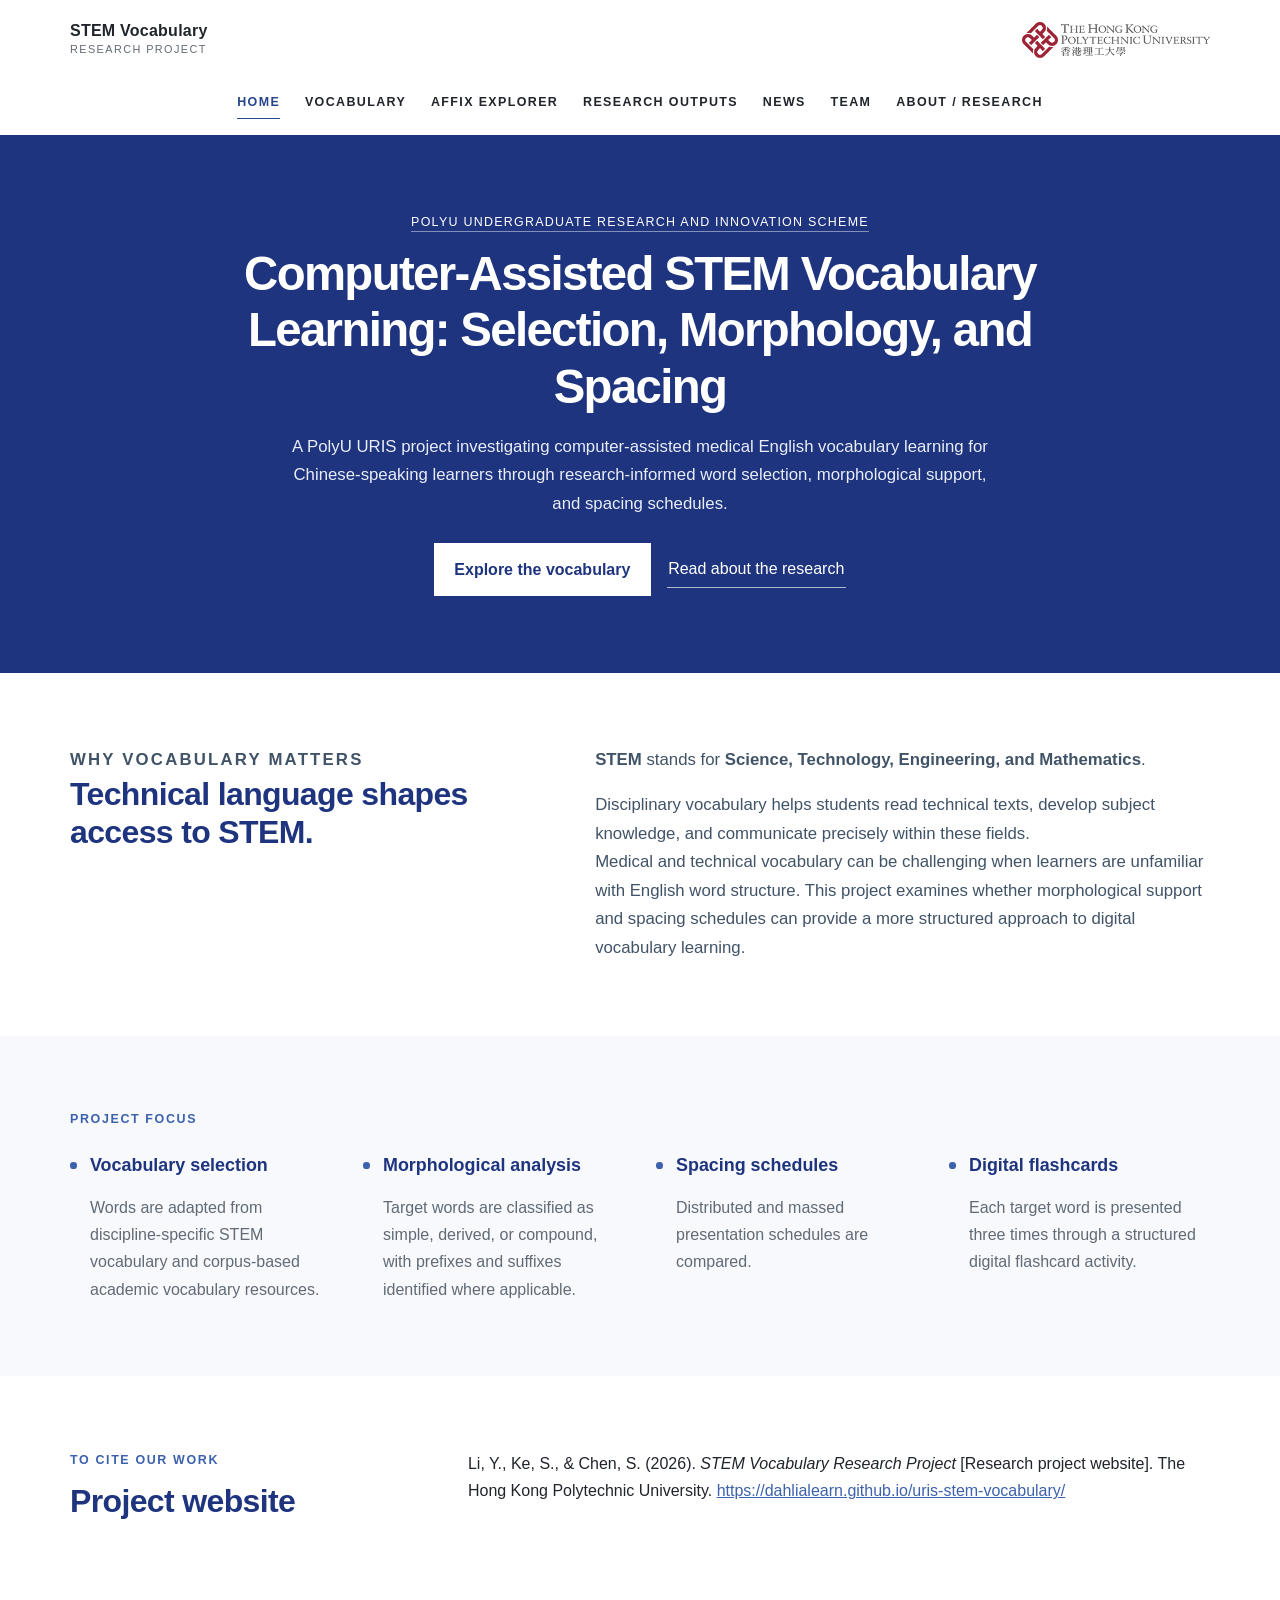
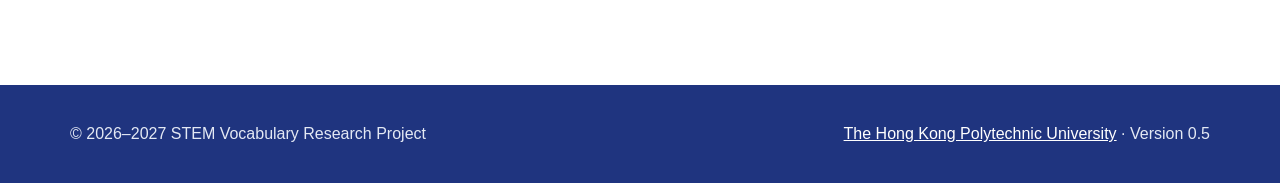
==== commit 06d6a8b4: "Add files via upload" ====
--- a/index.html
+++ b/index.html
@@ -4,7 +4,7 @@
   <meta charset="utf-8">
   <meta name="viewport" content="width=device-width,initial-scale=1">
   <title>Computer-Assisted STEM Vocabulary Learning · PolyU URIS</title>
-  <meta name="description" content="A PolyU URIS project developing and evaluating medical and life-science vocabulary through corpus-informed selection and digital flashcards.">
+  <meta name="description" content="A PolyU URIS project investigating computer-assisted medical English vocabulary learning through word selection, morphological support, and spacing schedules.">
   <link rel="icon" type="image/svg+xml" href="data:image/svg+xml,%3Csvg xmlns='http://www.w3.org/2000/svg' viewBox='0 0 64 64'%3E%3Crect width='64' height='64' rx='8' fill='%230a3768'/%3E%3Cpath d='M15 17h34v6H35v24h-7V23H15z' fill='white'/%3E%3C/svg%3E">
   <link rel="stylesheet" href="css/style.css?v=20260924-1">
 </head>
@@ -20,16 +20,16 @@
   <section class="hero"><div class="page-shell hero-grid"><div>
     <p class="scheme-line"><a href="https://www.polyu.edu.hk/gs/ug-research/uris/about-uris/">PolyU Undergraduate Research and Innovation Scheme</a></p>
     <h1>Computer-Assisted STEM Vocabulary Learning: Selection, Morphology, and Spacing</h1>
-    <p class="lede">A PolyU URIS project investigating how medical vocabulary can be selected and learned through morphological support, spacing schedules, and digital flashcards.</p>
+    <p class="lede">A PolyU URIS project investigating computer-assisted medical English vocabulary learning for Chinese-speaking learners through research-informed word selection, morphological support, and spacing schedules.</p>
     <div class="button-row"><a class="button" href="vocabulary.html">Explore the vocabulary</a><a class="text-link" href="about.html">Read about the research</a></div>
   </div></div></section>
   <section class="section intro-section"><div class="page-shell editorial-grid">
     <div><p class="eyebrow">Why vocabulary matters</p><h2>Technical language shapes access to STEM.</h2></div>
-    <div><p><strong>STEM</strong> stands for <strong>Science, Technology, Engineering, and Mathematics</strong>.</p><p class="stem-context">Disciplinary vocabulary helps students read technical texts, develop subject knowledge, and communicate precisely within these fields.</p></div>
+    <div><p><strong>STEM</strong> stands for <strong>Science, Technology, Engineering, and Mathematics</strong>.</p><p class="stem-context">Disciplinary vocabulary helps students read technical texts, develop subject knowledge, and communicate precisely within these fields.</p><p>Medical and technical vocabulary can be challenging when learners are unfamiliar with English word structure. This project examines whether morphological support and spacing schedules can provide a more structured approach to digital vocabulary learning.</p></div>
   </div></section>
   <section class="section focus-section"><div class="page-shell"><p class="eyebrow">Project focus</p><div class="focus-list focus-list-four">
     <article><h3>Vocabulary selection</h3><p>Words are adapted from discipline-specific STEM vocabulary and corpus-based academic vocabulary resources.</p></article>
-    <article><h3>Morphological analysis</h3><p>Target words are classified by morphological category, with prefixes and suffixes recorded where applicable.</p></article>
+    <article><h3>Morphological analysis</h3><p>Target words are classified as simple, derived, or compound, with prefixes and suffixes identified where applicable.</p></article>
     <article><h3>Spacing schedules</h3><p>Distributed and massed presentation schedules are compared.</p></article>
     <article><h3>Digital flashcards</h3><p>Each target word is presented three times through a structured digital flashcard activity.</p></article>
   </div></div></section>
--- a/css/style.css
+++ b/css/style.css
@@ -138,7 +138,6 @@
 .secondary-role{color:var(--muted);margin:-.25rem 0 0}
 .member-links{display:flex;gap:1rem;margin:.8rem 0 0;font-size:.88rem}
 .member-links a{text-decoration:none}
-.team-context{max-width:820px;margin:3rem 0 0;color:var(--muted)}
 .lab-connection{max-width:790px;margin-top:3rem;padding-top:1rem}
 .lab-connection h2{margin-bottom:.7rem}
 .source-line{color:var(--muted);font-size:.85rem}
@@ -150,8 +149,8 @@
 .fact-panel dl{margin:0}
 .fact-panel dt{color:var(--blue-700);font-size:.75rem;text-transform:uppercase;letter-spacing:.08em;margin-top:1rem}
 .fact-panel dd{margin:0}
-.references{padding-left:1.2rem}
-.references li{margin-bottom:.75rem}
+.references{padding-left:0;list-style:none}
+.references li{margin-bottom:.75rem;padding-left:2rem;text-indent:-2rem}
 .citation-section{background:#fff}
 .citation-block{display:grid;grid-template-columns:minmax(230px,.45fr) minmax(0,1fr);gap:4rem;align-items:start}
 .citation-block p{margin-top:0;max-width:820px}
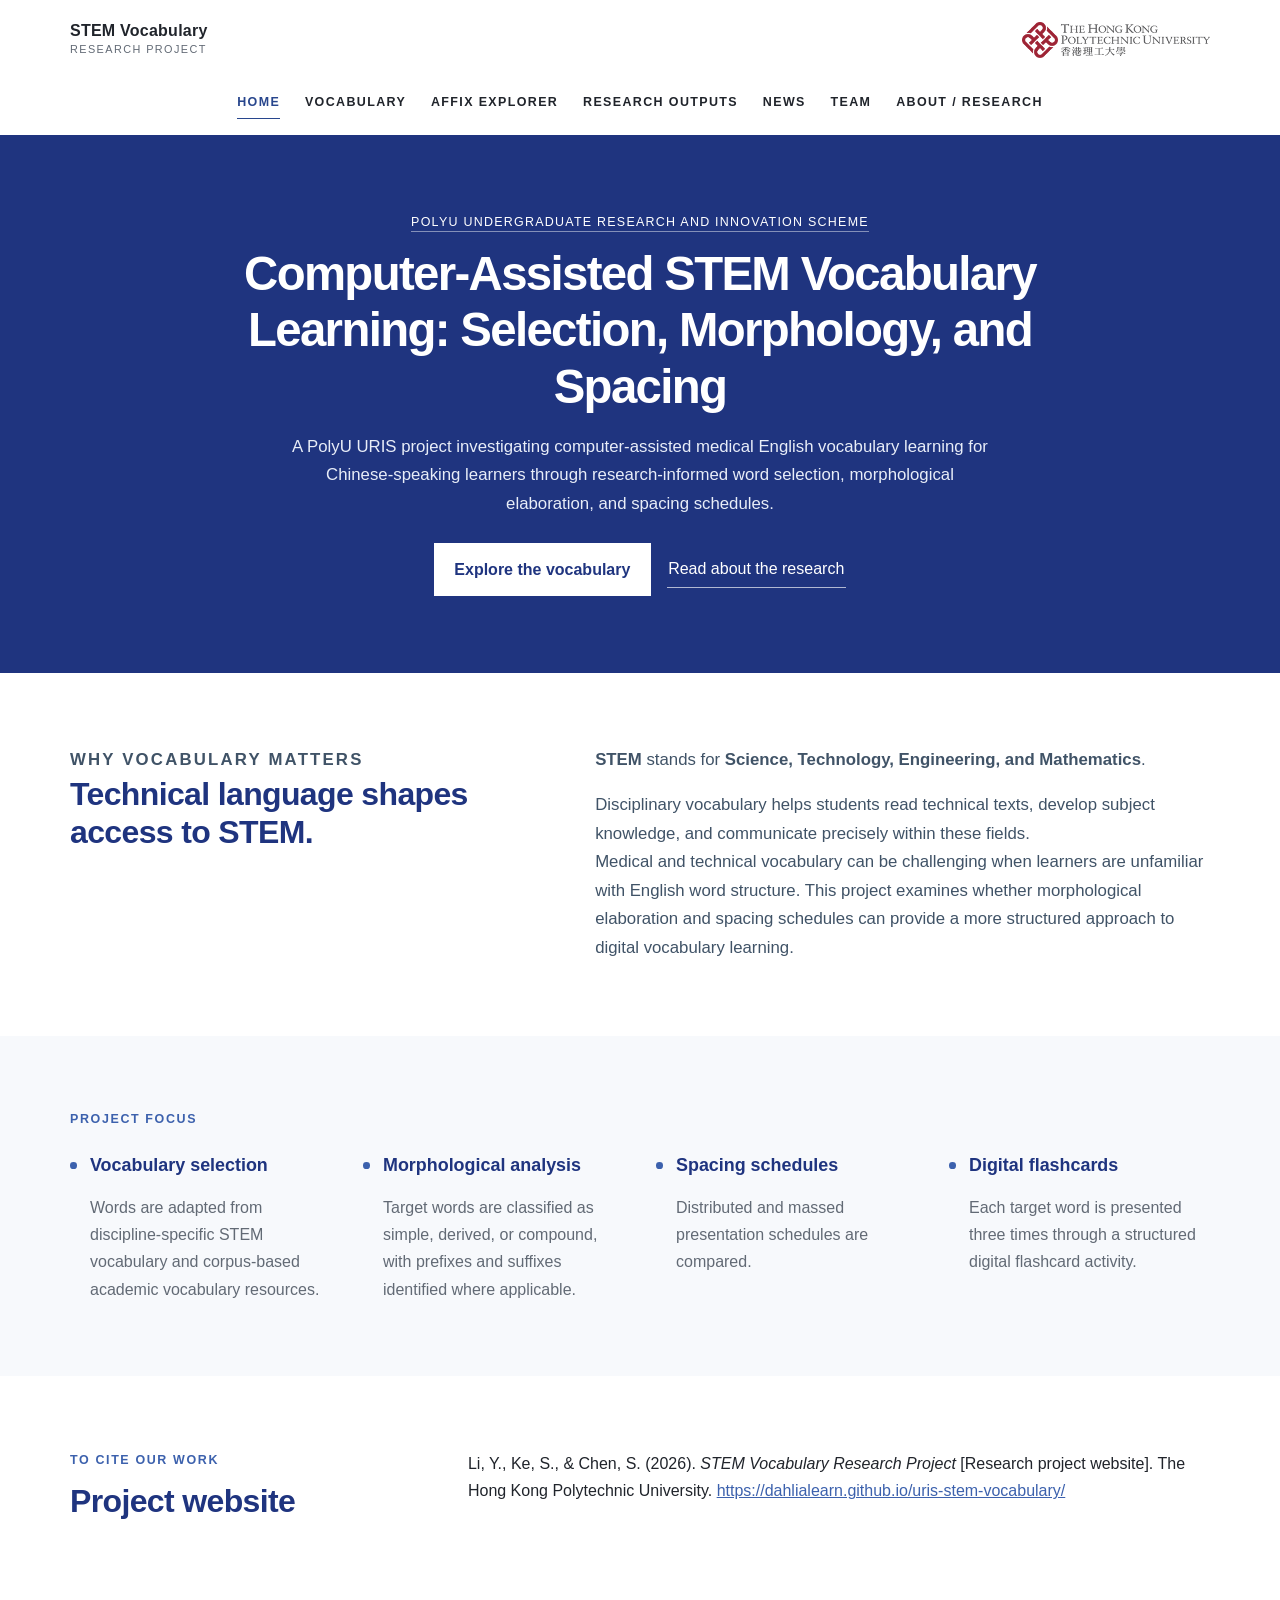
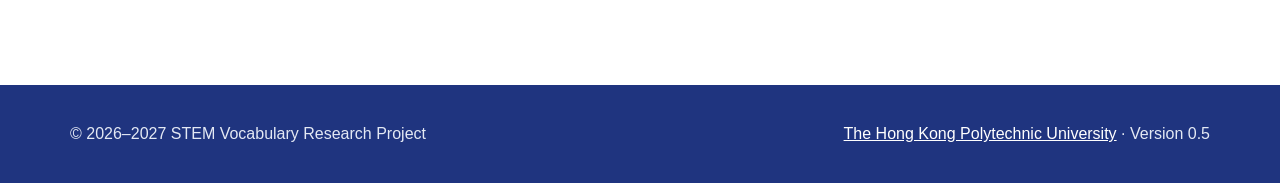
==== commit b21b6fb3: "Add files via upload" ====
--- a/index.html
+++ b/index.html
@@ -4,7 +4,7 @@
   <meta charset="utf-8">
   <meta name="viewport" content="width=device-width,initial-scale=1">
   <title>Computer-Assisted STEM Vocabulary Learning · PolyU URIS</title>
-  <meta name="description" content="A PolyU URIS project investigating computer-assisted medical English vocabulary learning through word selection, morphological support, and spacing schedules.">
+  <meta name="description" content="A PolyU URIS project investigating computer-assisted medical English vocabulary learning through word selection, morphological elaboration, and spacing schedules.">
   <link rel="icon" type="image/svg+xml" href="data:image/svg+xml,%3Csvg xmlns='http://www.w3.org/2000/svg' viewBox='0 0 64 64'%3E%3Crect width='64' height='64' rx='8' fill='%230a3768'/%3E%3Cpath d='M15 17h34v6H35v24h-7V23H15z' fill='white'/%3E%3C/svg%3E">
   <link rel="stylesheet" href="css/style.css?v=20260924-1">
 </head>
@@ -20,12 +20,12 @@
   <section class="hero"><div class="page-shell hero-grid"><div>
     <p class="scheme-line"><a href="https://www.polyu.edu.hk/gs/ug-research/uris/about-uris/">PolyU Undergraduate Research and Innovation Scheme</a></p>
     <h1>Computer-Assisted STEM Vocabulary Learning: Selection, Morphology, and Spacing</h1>
-    <p class="lede">A PolyU URIS project investigating computer-assisted medical English vocabulary learning for Chinese-speaking learners through research-informed word selection, morphological support, and spacing schedules.</p>
+    <p class="lede">A PolyU URIS project investigating computer-assisted medical English vocabulary learning for Chinese-speaking learners through research-informed word selection, morphological elaboration, and spacing schedules.</p>
     <div class="button-row"><a class="button" href="vocabulary.html">Explore the vocabulary</a><a class="text-link" href="about.html">Read about the research</a></div>
   </div></div></section>
   <section class="section intro-section"><div class="page-shell editorial-grid">
     <div><p class="eyebrow">Why vocabulary matters</p><h2>Technical language shapes access to STEM.</h2></div>
-    <div><p><strong>STEM</strong> stands for <strong>Science, Technology, Engineering, and Mathematics</strong>.</p><p class="stem-context">Disciplinary vocabulary helps students read technical texts, develop subject knowledge, and communicate precisely within these fields.</p><p>Medical and technical vocabulary can be challenging when learners are unfamiliar with English word structure. This project examines whether morphological support and spacing schedules can provide a more structured approach to digital vocabulary learning.</p></div>
+    <div><p><strong>STEM</strong> stands for <strong>Science, Technology, Engineering, and Mathematics</strong>.</p><p class="stem-context">Disciplinary vocabulary helps students read technical texts, develop subject knowledge, and communicate precisely within these fields.</p><p>Medical and technical vocabulary can be challenging when learners are unfamiliar with English word structure. This project examines whether morphological elaboration and spacing schedules can provide a more structured approach to digital vocabulary learning.</p></div>
   </div></section>
   <section class="section focus-section"><div class="page-shell"><p class="eyebrow">Project focus</p><div class="focus-list focus-list-four">
     <article><h3>Vocabulary selection</h3><p>Words are adapted from discipline-specific STEM vocabulary and corpus-based academic vocabulary resources.</p></article>
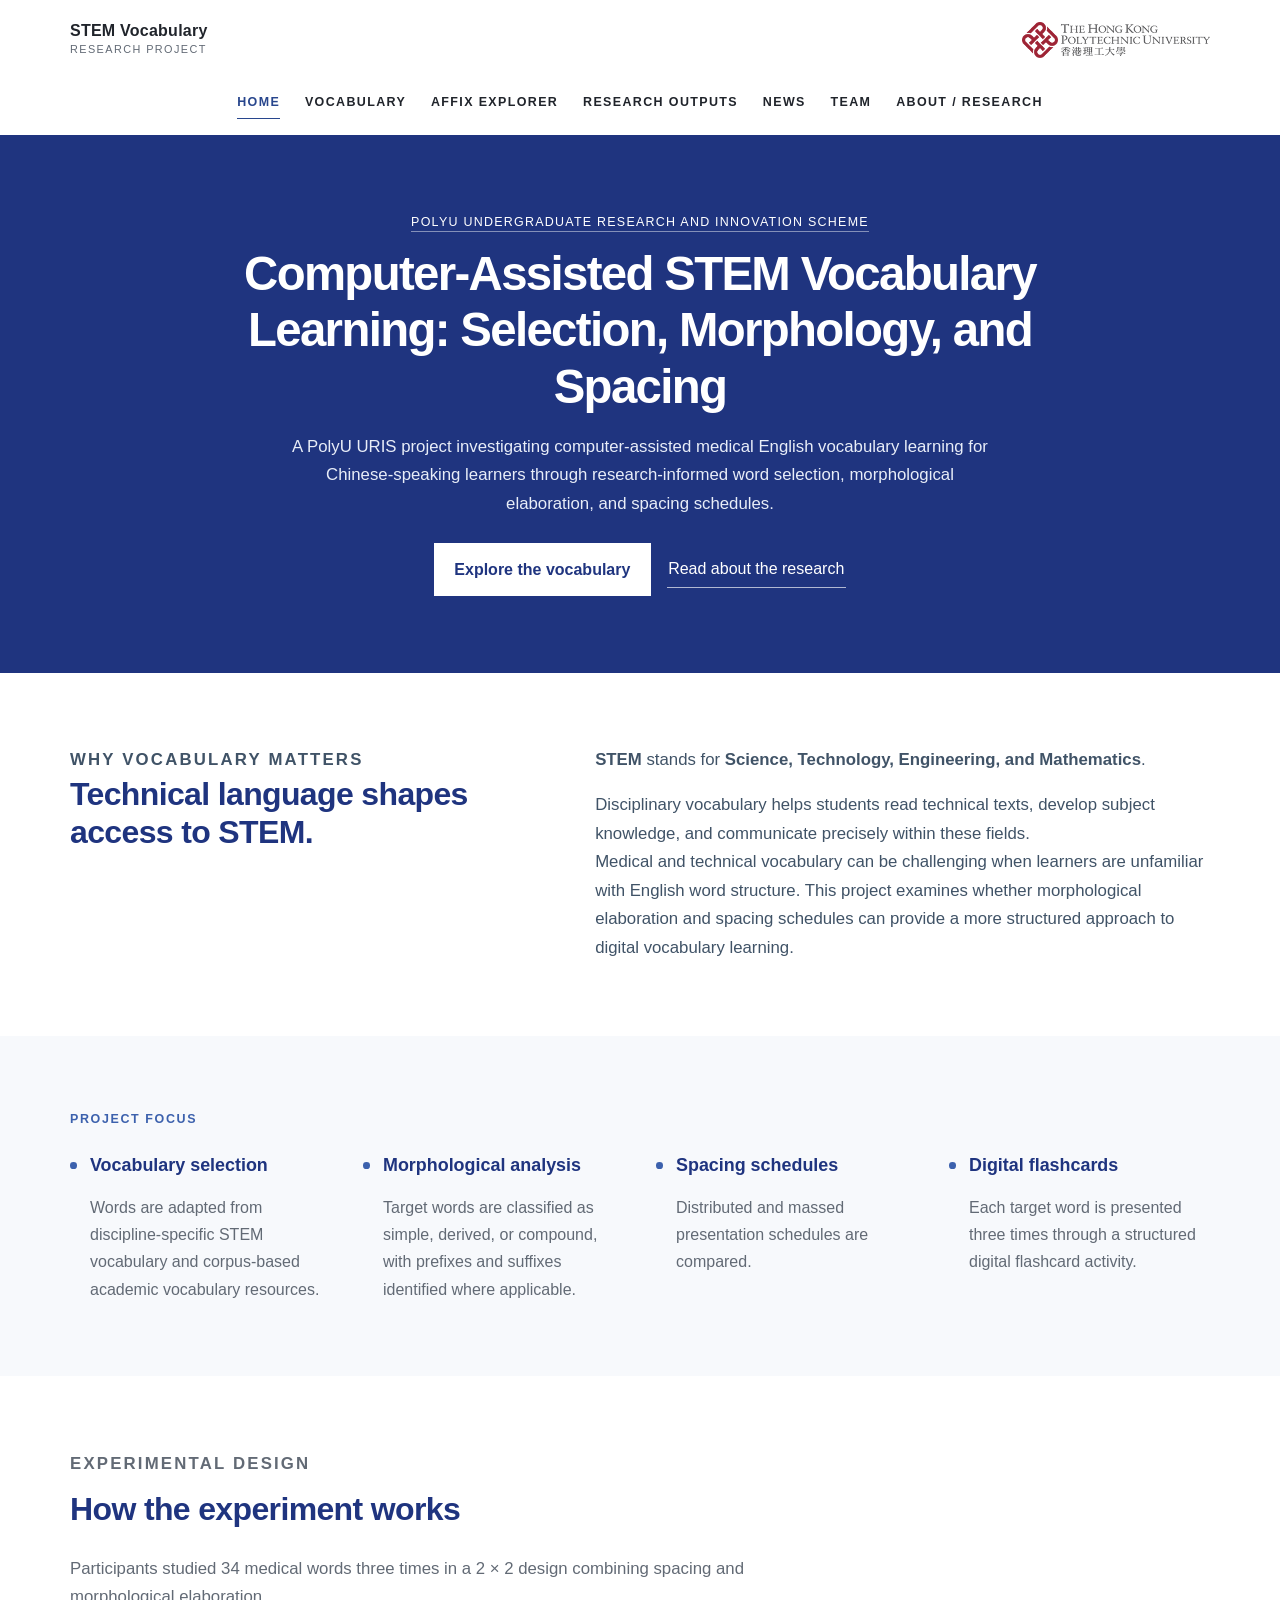
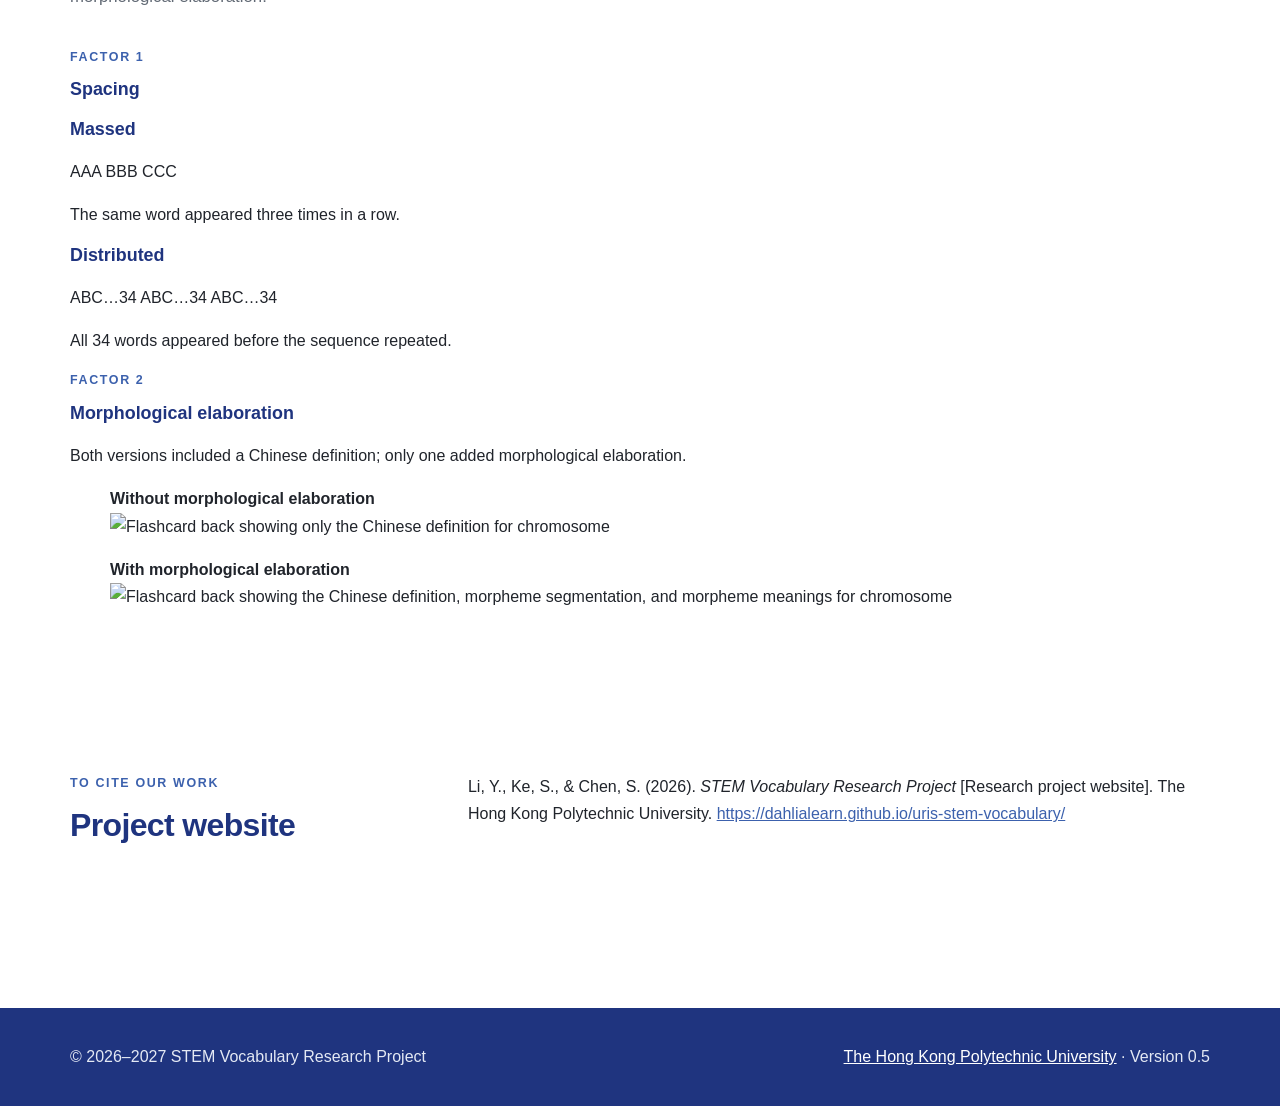
==== commit c5569d69: "Add files via upload" ====
--- a/index.html
+++ b/index.html
@@ -6,7 +6,7 @@
   <title>Computer-Assisted STEM Vocabulary Learning · PolyU URIS</title>
   <meta name="description" content="A PolyU URIS project investigating computer-assisted medical English vocabulary learning through word selection, morphological elaboration, and spacing schedules.">
   <link rel="icon" type="image/svg+xml" href="data:image/svg+xml,%3Csvg xmlns='http://www.w3.org/2000/svg' viewBox='0 0 64 64'%3E%3Crect width='64' height='64' rx='8' fill='%230a3768'/%3E%3Cpath d='M15 17h34v6H35v24h-7V23H15z' fill='white'/%3E%3C/svg%3E">
-  <link rel="stylesheet" href="css/style.css?v=20260924-1">
+  <link rel="stylesheet" href="css/style.css?v=20261013-1">
 </head>
 <body>
 <a class="skip-link" href="#main">Skip to content</a>
@@ -33,6 +33,56 @@
     <article><h3>Spacing schedules</h3><p>Distributed and massed presentation schedules are compared.</p></article>
     <article><h3>Digital flashcards</h3><p>Each target word is presented three times through a structured digital flashcard activity.</p></article>
   </div></div></section>
+  <section class="section experiment-section"><div class="page-shell">
+    <div class="section-heading experiment-heading">
+      <p class="eyebrow">Experimental design</p>
+      <h2>How the experiment works</h2>
+      <p>Participants studied 34 medical words three times in a 2 × 2 design combining spacing and morphological elaboration.</p>
+    </div>
+
+    <div class="experiment-block">
+      <div class="experiment-label"><p class="eyebrow">Factor 1</p><h3>Spacing</h3></div>
+      <div>
+        <div class="spacing-comparison">
+          <article>
+            <h3>Massed</h3>
+            <div class="sequence-line" aria-label="A A A, then B B B, then C C C">
+              <span class="sequence-token token-a">A</span><span class="sequence-token token-a">A</span><span class="sequence-token token-a">A</span><i></i>
+              <span class="sequence-token token-b">B</span><span class="sequence-token token-b">B</span><span class="sequence-token token-b">B</span><i></i>
+              <span class="sequence-token token-c">C</span><span class="sequence-token token-c">C</span><span class="sequence-token token-c">C</span>
+            </div>
+            <p>The same word appeared three times in a row.</p>
+          </article>
+          <article>
+            <h3>Distributed</h3>
+            <div class="sequence-line distributed-sequence" aria-label="All 34 words presented once, then the sequence repeated twice">
+              <span class="sequence-token token-a">A</span><span class="sequence-token token-b">B</span><span class="sequence-token token-c">C</span><span class="sequence-ellipsis">…</span><span class="sequence-token token-n">34</span><i></i>
+              <span class="sequence-token token-a">A</span><span class="sequence-token token-b">B</span><span class="sequence-token token-c">C</span><span class="sequence-ellipsis">…</span><span class="sequence-token token-n">34</span><i></i>
+              <span class="sequence-token token-a">A</span><span class="sequence-token token-b">B</span><span class="sequence-token token-c">C</span><span class="sequence-ellipsis">…</span><span class="sequence-token token-n">34</span>
+            </div>
+            <p>All 34 words appeared before the sequence repeated.</p>
+          </article>
+        </div>
+      </div>
+    </div>
+
+    <div class="experiment-block morphology-block">
+      <div class="experiment-label"><p class="eyebrow">Factor 2</p><h3>Morphological elaboration</h3></div>
+      <div>
+        <p class="flashcard-intro">Both versions included a Chinese definition; only one added morphological elaboration.</p>
+        <div class="flashcard-comparison">
+          <figure class="flashcard-figure">
+            <figcaption><strong>Without morphological elaboration</strong></figcaption>
+            <div class="flashcard-shot flashcard-shot-without"><img src="assets/experiment/without-morphological-elaboration.png" alt="Flashcard back showing only the Chinese definition for chromosome"></div>
+          </figure>
+          <figure class="flashcard-figure">
+            <figcaption><strong>With morphological elaboration</strong></figcaption>
+            <div class="flashcard-shot flashcard-shot-with"><img src="assets/experiment/with-morphological-elaboration.png" alt="Flashcard back showing the Chinese definition, morpheme segmentation, and morpheme meanings for chromosome"></div>
+          </figure>
+        </div>
+      </div>
+    </div>
+  </div></section>
   <section class="section citation-section"><div class="page-shell citation-block">
     <div><p class="eyebrow">To cite our work</p><h2>Project website</h2></div>
     <div><p>Li, Y., Ke, S., &amp; Chen, S. (2026). <em>STEM Vocabulary Research Project</em> [Research project website]. The Hong Kong Polytechnic University. <a href="https://dahlialearn.github.io/uris-stem-vocabulary/">https://dahlialearn.github.io/uris-stem-vocabulary/</a></p></div>
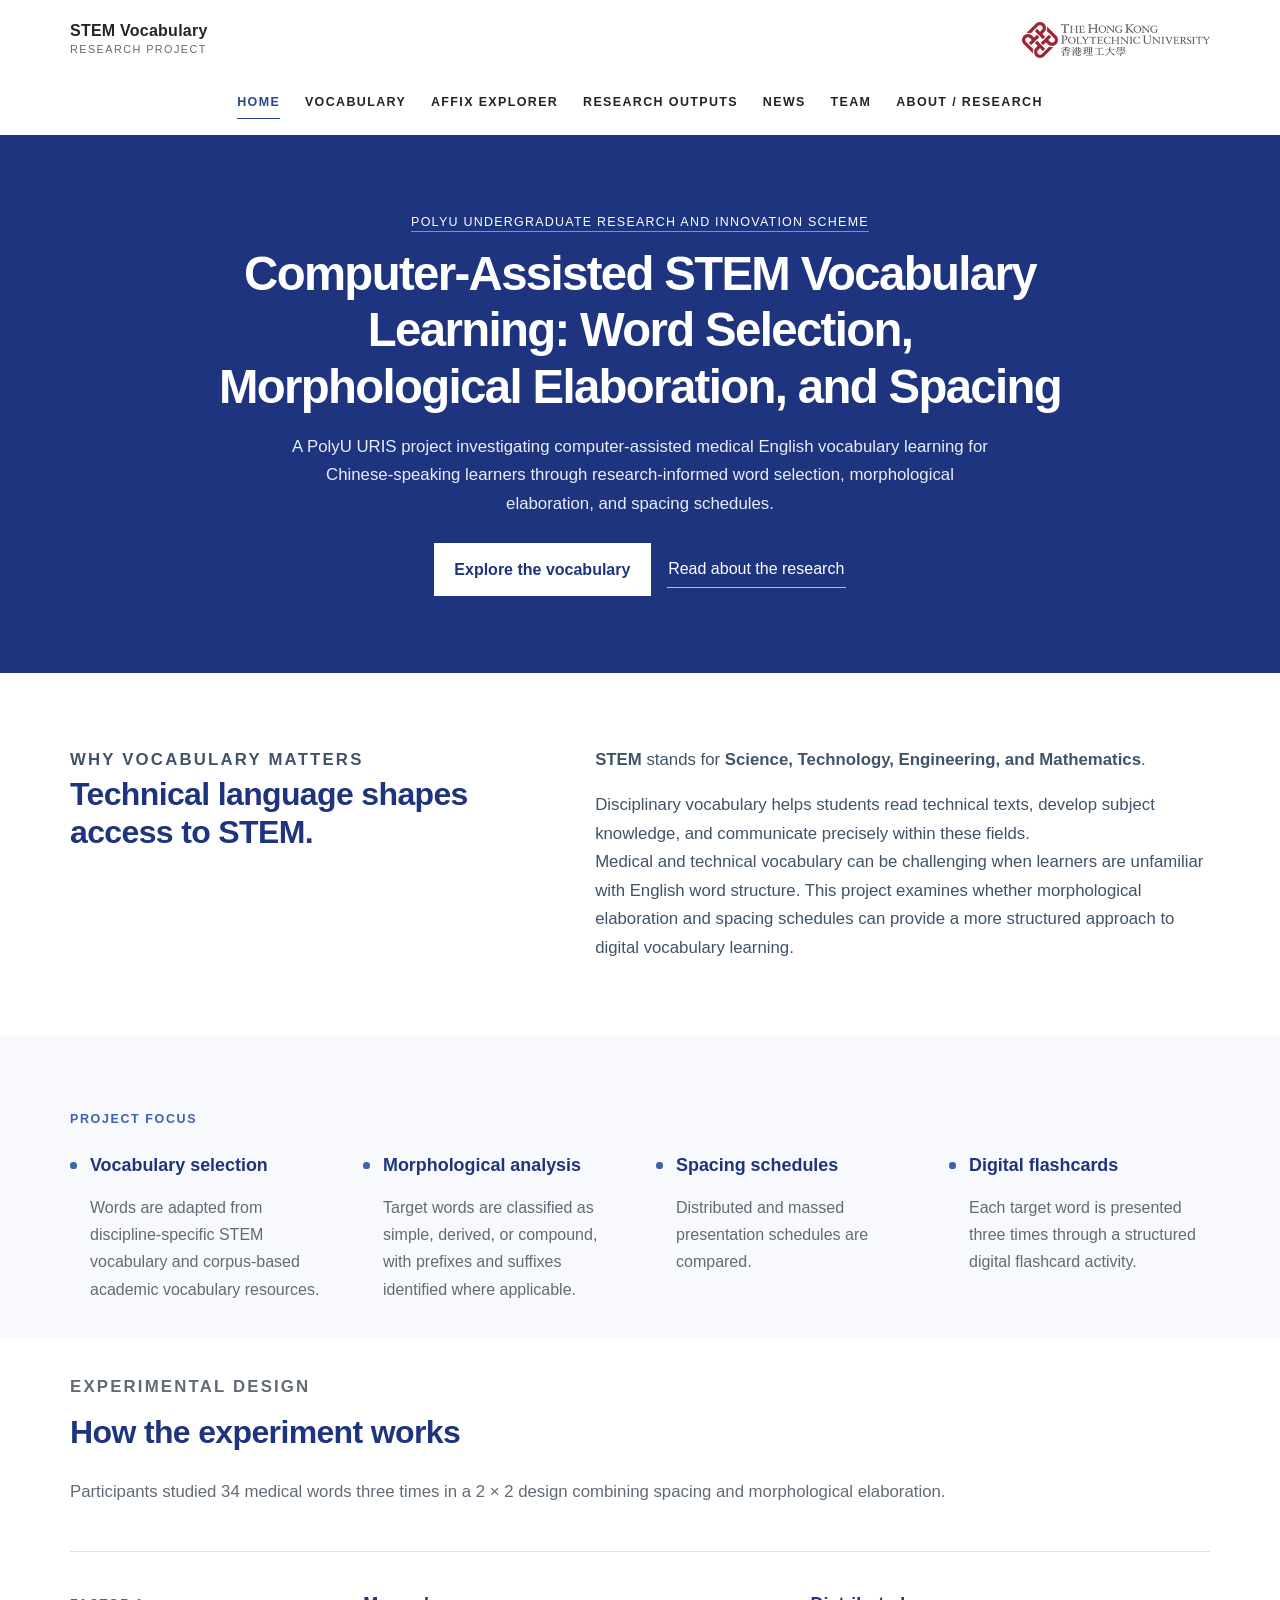
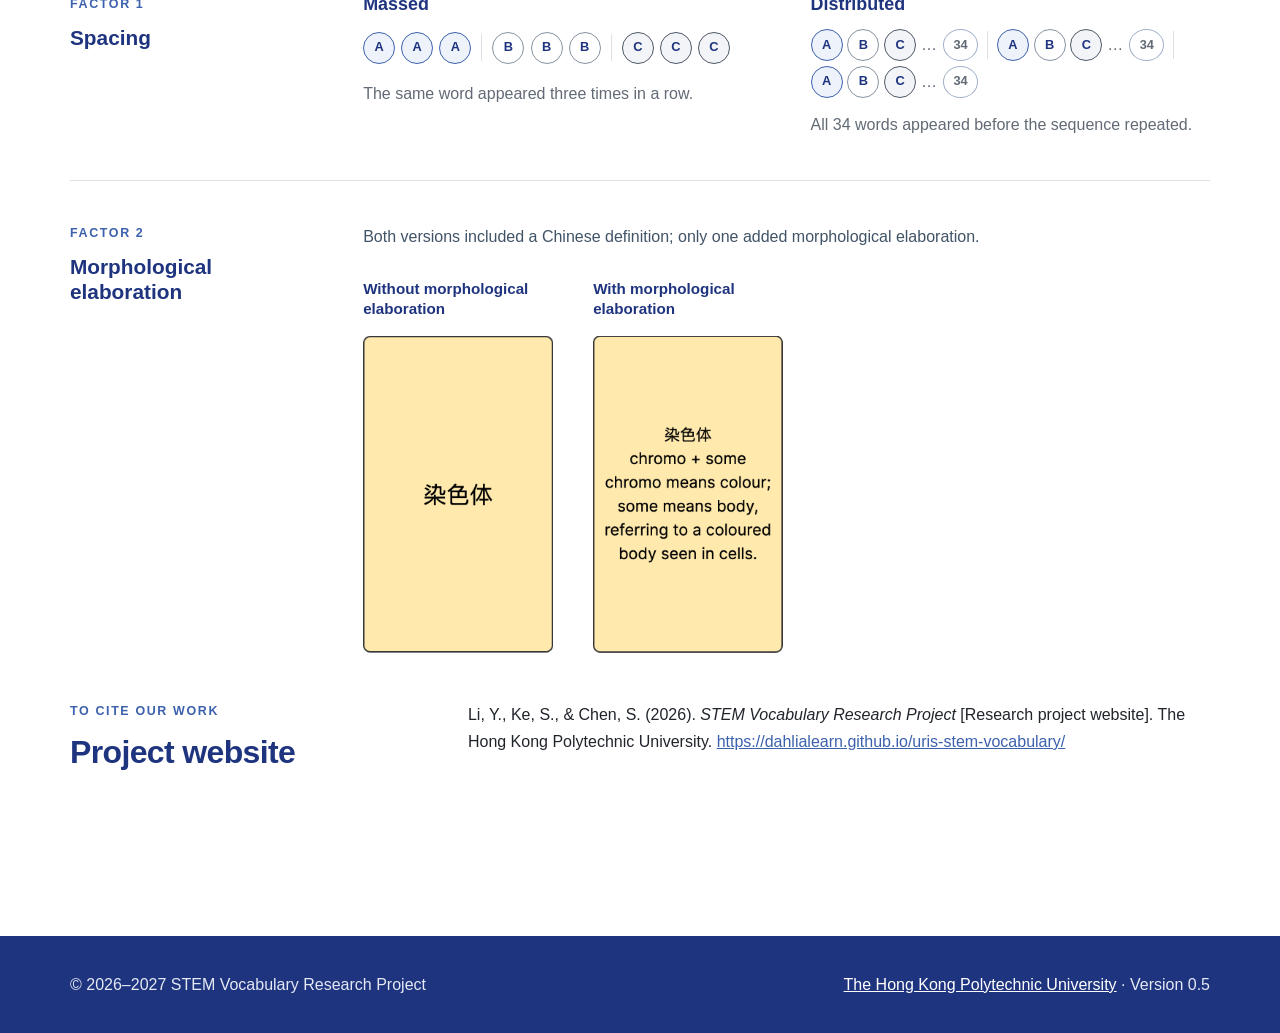
==== commit 48fa4584: "Add files via upload" ====
--- a/index.html
+++ b/index.html
@@ -19,7 +19,7 @@
 <main id="main">
   <section class="hero"><div class="page-shell hero-grid"><div>
     <p class="scheme-line"><a href="https://www.polyu.edu.hk/gs/ug-research/uris/about-uris/">PolyU Undergraduate Research and Innovation Scheme</a></p>
-    <h1>Computer-Assisted STEM Vocabulary Learning: Selection, Morphology, and Spacing</h1>
+    <h1>Computer-Assisted STEM Vocabulary Learning: Word Selection, Morphological Elaboration, and Spacing</h1>
     <p class="lede">A PolyU URIS project investigating computer-assisted medical English vocabulary learning for Chinese-speaking learners through research-informed word selection, morphological elaboration, and spacing schedules.</p>
     <div class="button-row"><a class="button" href="vocabulary.html">Explore the vocabulary</a><a class="text-link" href="about.html">Read about the research</a></div>
   </div></div></section>
--- a/css/style.css
+++ b/css/style.css
@@ -72,12 +72,41 @@
 .editorial-grid{display:grid;grid-template-columns:minmax(280px,.75fr) minmax(340px,1fr);gap:4rem;align-items:start}
 .editorial-grid p{margin:0;color:#405367;font-size:1.05rem}
 .editorial-grid .stem-context{margin-top:1rem}
-.focus-section{background:var(--blue-050)}
+.focus-section{background:var(--blue-050);padding-bottom:2.2rem}
 .focus-list{display:grid;grid-template-columns:repeat(3,1fr);gap:2.5rem;margin-top:1.5rem}
 .focus-list-four{grid-template-columns:repeat(4,1fr);gap:2rem}
 .focus-list article{position:relative;padding-left:1.25rem}
 .focus-list article:before{content:"";position:absolute;left:0;top:.46rem;width:.42rem;height:.42rem;border-radius:50%;background:var(--blue-700)}
 .focus-list p{color:var(--muted);margin-bottom:0}
+.experiment-section{background:#fff;padding-top:2.2rem;padding-bottom:1.2rem}
+.experiment-heading{max-width:none;margin-bottom:2.8rem}
+.experiment-heading p{max-width:none}
+.experiment-block{display:grid;grid-template-columns:minmax(175px,.28fr) minmax(0,1fr);gap:3.5rem;padding:2.6rem 0;border-top:1px solid var(--line)}
+.experiment-label h3{font-size:1.3rem;margin-bottom:0}
+.spacing-comparison{display:grid;grid-template-columns:1fr 1fr;gap:3rem}
+.spacing-comparison article{min-width:0}
+.spacing-comparison h3{margin-bottom:.85rem}
+.spacing-comparison p{color:var(--muted);margin:.85rem 0 0}
+.sequence-line{display:flex;align-items:center;gap:.38rem;min-height:2.35rem;flex-wrap:wrap}
+.sequence-token{display:inline-grid;place-items:center;width:2rem;height:2rem;border-radius:50%;border:1px solid #9fb0c9;background:#fff;color:var(--blue-900);font-size:.8rem;font-weight:700;line-height:1}
+.token-a{border-color:var(--blue-700);background:var(--blue-100)}
+.token-b{border-color:#8793a2}
+.token-c{border-color:#4e5968;background:#f2f4f7}
+.token-n{width:2.2rem;color:var(--muted)}
+.sequence-line i{display:block;width:1px;height:1.7rem;background:var(--line);margin:0 .25rem}
+.sequence-ellipsis{color:var(--muted);letter-spacing:.08em}
+.distributed-sequence{gap:.3rem}
+.morphology-block{padding-bottom:0}
+.flashcard-intro{margin:0 0 1.8rem;color:#405367}
+.flashcard-comparison{display:grid;grid-template-columns:repeat(2,minmax(0,190px));gap:2.5rem;align-items:start;max-width:500px}
+.flashcard-figure{margin:0}
+.flashcard-shot{position:relative;overflow:hidden;width:190px;max-width:100%;aspect-ratio:520/868;margin:0 auto;background:#ffe8a9}
+.flashcard-shot img{position:absolute;display:block;max-width:none;height:auto}
+.flashcard-shot-without img{width:137.31%;left:-20%;top:-10.37%}
+.flashcard-shot-with img{width:132.7%;left:-15.77%;top:-8.3%}
+.flashcard-figure figcaption{width:190px;max-width:100%;margin:0 auto 1rem;line-height:1.35}
+.flashcard-figure figcaption strong{display:block;color:var(--blue-900);font-size:.95rem}
+.flashcard-figure figcaption span{display:block;color:var(--muted);font-size:.86rem;margin-top:.25rem}
 .page-intro{padding:3.6rem 0 3.25rem;background:var(--blue-900);text-align:center}
 .page-intro h1{font-size:clamp(2.05rem,4vw,3.1rem);max-width:none;margin:0 auto .55rem}
 .page-intro h1,.page-intro .eyebrow{color:#fff}
@@ -151,7 +180,7 @@
 .fact-panel dd{margin:0}
 .references{padding-left:0;list-style:none}
 .references li{margin-bottom:.75rem;padding-left:2rem;text-indent:-2rem}
-.citation-section{background:#fff}
+.citation-section{background:#fff;padding-top:1.8rem}
 .citation-block{display:grid;grid-template-columns:minmax(230px,.45fr) minmax(0,1fr);gap:4rem;align-items:start}
 .citation-block p{margin-top:0;max-width:820px}
 .citation-note{color:var(--muted);font-size:.9rem}
@@ -178,6 +207,7 @@
 @media (min-width:1200px){
   .set-description{white-space:nowrap;font-size:.94rem}
   .method-note{white-space:nowrap;font-size:.94rem}
+  .experiment-heading p{white-space:nowrap}
 }
 @media (max-width:900px){
   .hero-grid{min-height:auto}
@@ -185,7 +215,7 @@
   .focus-list,.team-grid{grid-template-columns:1fr 1fr}
   .controls{grid-template-columns:1fr 1fr}
   .control.search-control{grid-column:1/-1}
-  .affix-layout,.research-grid,.editorial-grid,.citation-block{grid-template-columns:1fr;gap:2rem}
+  .affix-layout,.research-grid,.editorial-grid,.citation-block,.experiment-block{grid-template-columns:1fr;gap:2rem}
   .affix-details{position:static}
   .site-nav{gap:1.5rem}
 }
@@ -202,7 +232,11 @@
   .research-output>h2{font-size:1.4rem}
   .pdf-viewer{height:480px}
   .section{padding:3.2rem 0}
-  .focus-list,.team-grid,.controls,.affix-controls{grid-template-columns:1fr}
+  .focus-list,.team-grid,.controls,.affix-controls,.spacing-comparison{grid-template-columns:1fr}
+  .spacing-comparison{gap:2.2rem}
+  .flashcard-comparison{grid-template-columns:repeat(2,minmax(0,150px));gap:1rem;justify-content:center}
+  .experiment-block{padding:2.2rem 0}
+  .flashcard-shot{max-width:150px}
   .control.search-control{grid-column:auto}
   .footer-inner{flex-direction:column}
   .brand-lockup{gap:.8rem}
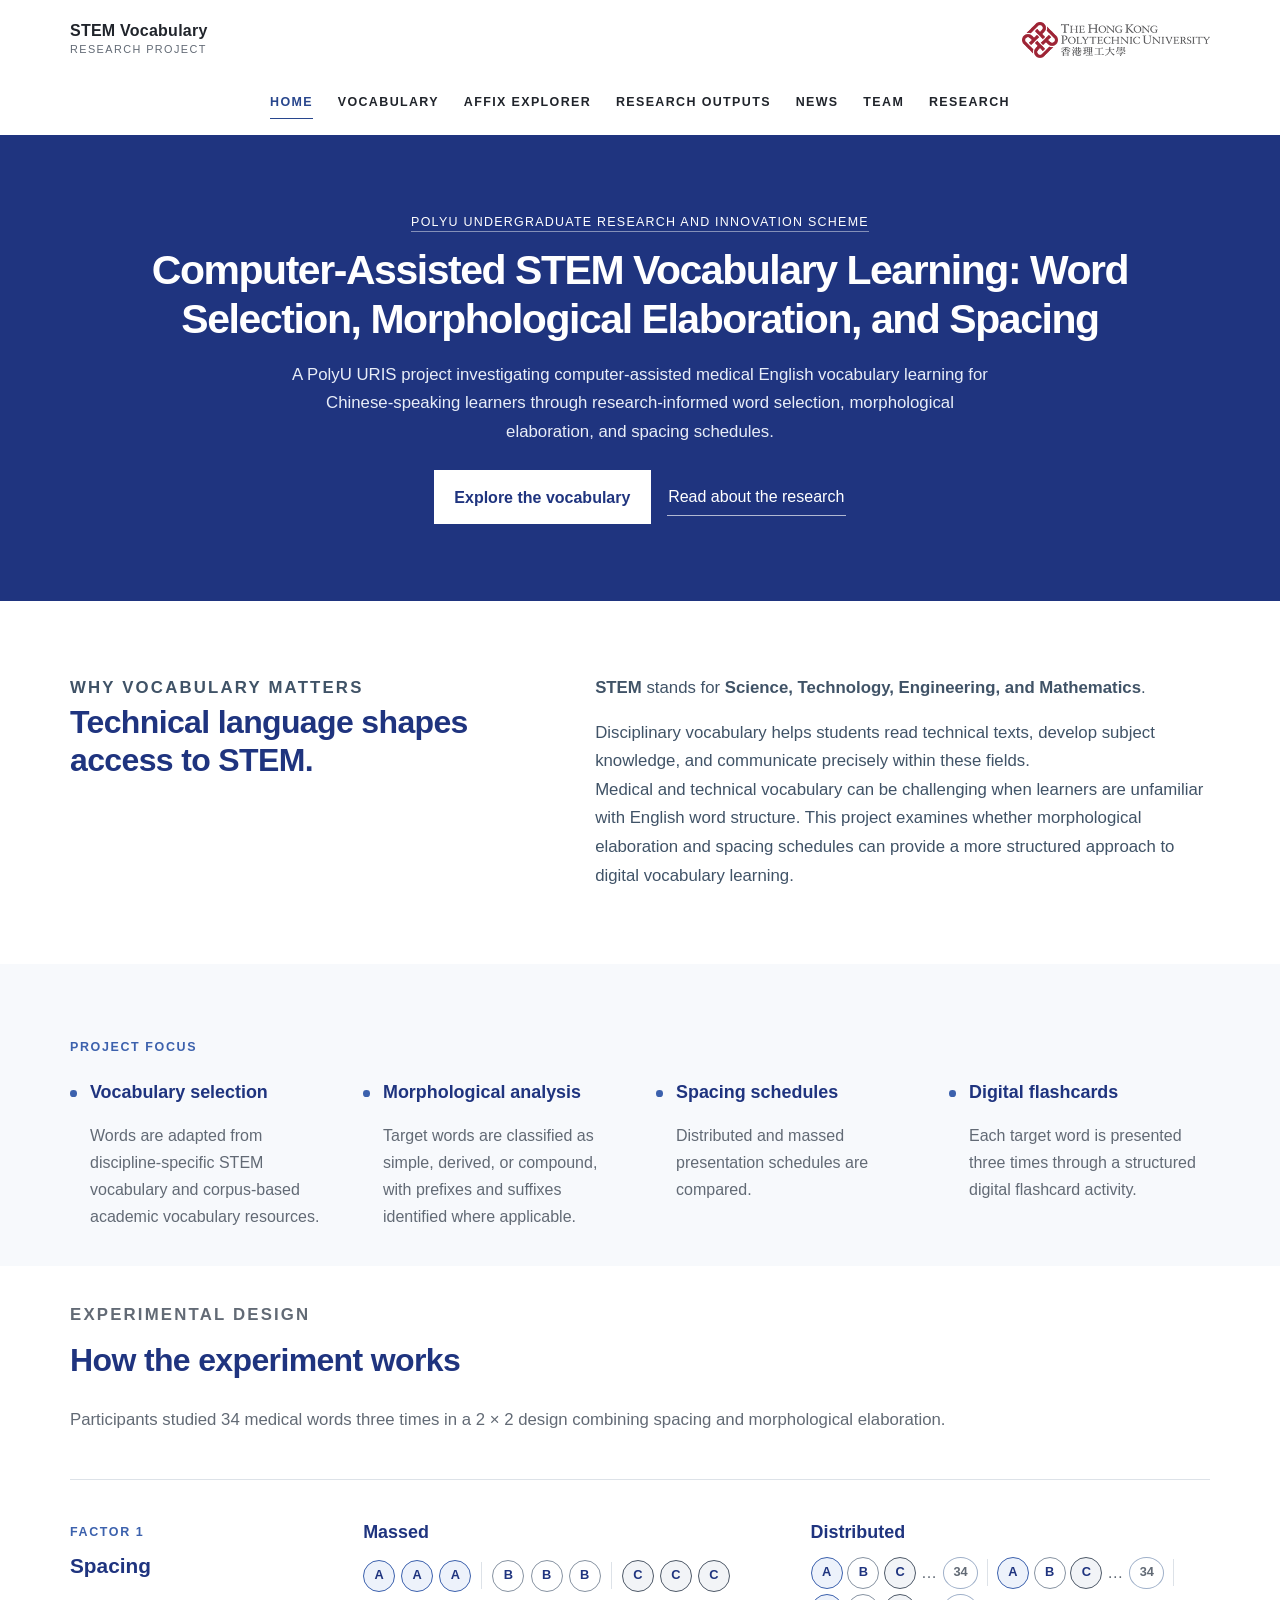
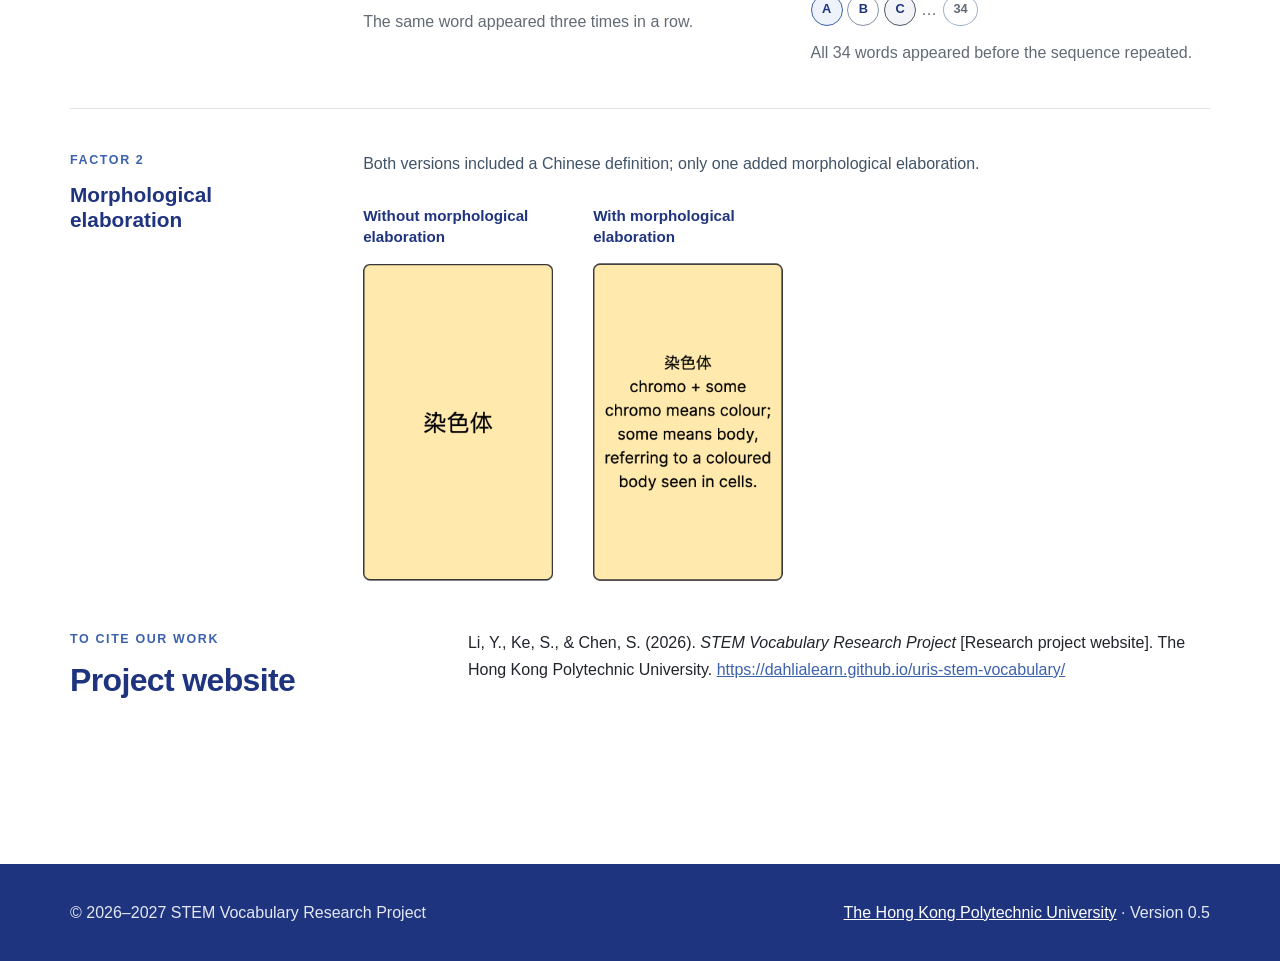
==== commit 4ddc2dc7: "Add files via upload" ====
--- a/index.html
+++ b/index.html
@@ -6,7 +6,7 @@
   <title>Computer-Assisted STEM Vocabulary Learning · PolyU URIS</title>
   <meta name="description" content="A PolyU URIS project investigating computer-assisted medical English vocabulary learning through word selection, morphological elaboration, and spacing schedules.">
   <link rel="icon" type="image/svg+xml" href="data:image/svg+xml,%3Csvg xmlns='http://www.w3.org/2000/svg' viewBox='0 0 64 64'%3E%3Crect width='64' height='64' rx='8' fill='%230a3768'/%3E%3Cpath d='M15 17h34v6H35v24h-7V23H15z' fill='white'/%3E%3C/svg%3E">
-  <link rel="stylesheet" href="css/style.css?v=20261013-1">
+  <link rel="stylesheet" href="css/style.css?v=20261104-1">
 </head>
 <body>
 <a class="skip-link" href="#main">Skip to content</a>
@@ -14,7 +14,7 @@
   <div class="brand-lockup"><a class="brand" href="index.html">STEM Vocabulary<small>Research Project</small></a></div>
   <a class="polyu-mark" href="https://www.polyu.edu.hk/" aria-label="The Hong Kong Polytechnic University"><img src="assets/images/polyu-logo.png" alt="The Hong Kong Polytechnic University"></a>
   <button class="nav-toggle" aria-expanded="false" aria-label="Toggle navigation">Menu</button>
-  <nav class="site-nav" aria-label="Primary"><a href="index.html" aria-current="page">Home</a><a href="vocabulary.html">Vocabulary</a><a href="affixes.html">Affix Explorer</a><a href="outputs.html">Research Outputs</a><a href="news.html">News</a><a href="team.html">Team</a><a href="about.html">About / Research</a></nav>
+  <nav class="site-nav" aria-label="Primary"><a href="index.html" aria-current="page">Home</a><a href="vocabulary.html">Vocabulary</a><a href="affixes.html">Affix Explorer</a><a href="outputs.html">Research Outputs</a><a href="news.html">News</a><a href="team.html">Team</a><a href="about.html">Research</a></nav>
 </div></header>
 <main id="main">
   <section class="hero"><div class="page-shell hero-grid"><div>
--- a/css/style.css
+++ b/css/style.css
@@ -36,7 +36,7 @@
 .page-shell{max-width:var(--max);margin:auto;padding:0 1.25rem}
 .hero{background:var(--blue-900)}
 .hero-grid{min-height:410px;display:flex;align-items:center;justify-content:center;text-align:center;padding-top:4.8rem;padding-bottom:4.8rem}
-.hero-grid>div{max-width:850px}
+.hero-grid>div{max-width:980px}
 .eyebrow{margin:0 0 .7rem;color:var(--blue-700);font-size:.78rem;font-weight:bold;text-transform:uppercase;letter-spacing:.13em}
 h1,h2,h3{color:var(--blue-900);line-height:1.2;margin-top:0}
 h1{font-size:clamp(2.2rem,4vw,3.65rem);letter-spacing:-.035em;margin-bottom:1rem;max-width:850px}
@@ -44,7 +44,7 @@
 h3{font-size:1.12rem}
 .lede{font-size:1.05rem;max-width:700px;color:#31465a;margin-bottom:1.5rem}
 .hero h1,.hero .eyebrow{color:#fff}
-.hero h1{font-size:clamp(2rem,3.7vw,3.35rem);max-width:980px;margin-left:auto;margin-right:auto}
+.hero h1{font-size:clamp(1.9rem,3.2vw,3rem);max-width:980px;margin-left:auto;margin-right:auto}
 .hero .lede{color:#e8edf8;max-width:720px;margin-left:auto;margin-right:auto}
 .scheme-line{margin:0 0 .8rem;font-size:.78rem;font-weight:400;letter-spacing:.1em;text-transform:uppercase}
 .scheme-line a{color:#fff;text-decoration:none;border-bottom:1px solid rgba(255,255,255,.45);padding-bottom:.12rem}
@@ -234,7 +234,10 @@
   .section{padding:3.2rem 0}
   .focus-list,.team-grid,.controls,.affix-controls,.spacing-comparison{grid-template-columns:1fr}
   .spacing-comparison{gap:2.2rem}
-  .flashcard-comparison{grid-template-columns:repeat(2,minmax(0,150px));gap:1rem;justify-content:center}
+  .flashcard-comparison{grid-template-columns:repeat(2,minmax(0,1fr));gap:1rem;width:100%;max-width:316px;margin:0 auto}
+  .flashcard-figure{min-width:0}
+  .flashcard-figure figcaption{display:flex;align-items:flex-start;min-height:4.15rem;width:100%;margin-bottom:.75rem}
+  .flashcard-shot{width:100%;max-width:none}
   .experiment-block{padding:2.2rem 0}
   .flashcard-shot{max-width:150px}
   .control.search-control{grid-column:auto}
